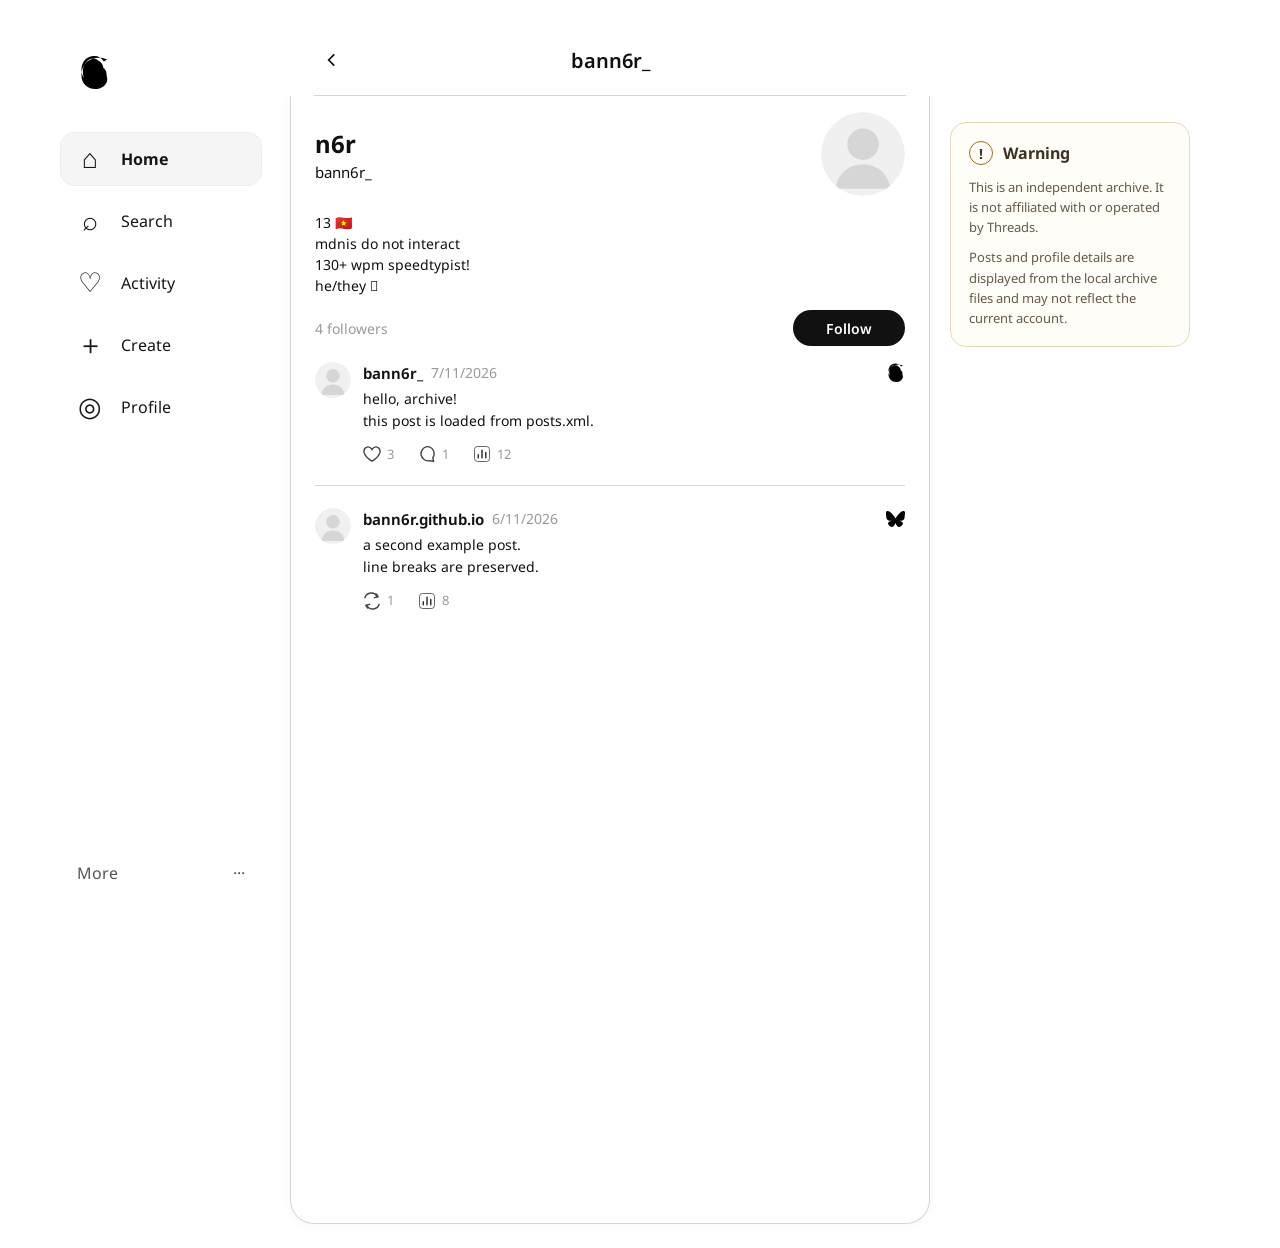
==== index.html @ f57f1a52 "Add responsive Threads archive page" ====
<!doctype html>
<html lang="en">
<head>
  <meta charset="utf-8">
  <meta name="viewport" content="width=device-width, initial-scale=1">
  <meta name="theme-color" content="#ffffff">
  <title>Threads archive</title>
  <link rel="preconnect" href="https://fonts.googleapis.com">
  <link rel="preconnect" href="https://fonts.gstatic.com" crossorigin>
  <link href="https://fonts.googleapis.com/css2?family=Noto+Sans:wght@400;500;600;650;700&display=swap" rel="stylesheet">
  <link rel="stylesheet" href="loveyall.css">
  <link rel="stylesheet" href="site.css">
  <script src="script.js" defer></script>
</head>
<body>
  <main class="replica-layout">
    <aside class="threads-sidebar" aria-label="Threads navigation">
      <a class="threads-brand" href="https://www.threads.com/" aria-label="Threads home"><img src="icons/threads.svg" alt=""></a>
      <nav class="threads-nav">
        <a class="threads-nav-item is-active" href="#archive" aria-current="page"><span class="threads-nav-icon" aria-hidden="true">⌂</span><span>Home</span></a>
        <a class="threads-nav-item" href="https://www.threads.com/search"><span class="threads-nav-icon" aria-hidden="true">⌕</span><span>Search</span></a>
        <a class="threads-nav-item" href="https://www.threads.com/activity"><span class="threads-nav-icon" aria-hidden="true">♡</span><span>Activity</span></a>
        <a class="threads-nav-item" href="https://www.threads.com/compose"><span class="threads-nav-icon" aria-hidden="true">＋</span><span>Create</span></a>
        <a class="threads-nav-item" href="#profile"><span class="threads-nav-icon" aria-hidden="true">◎</span><span>Profile</span></a>
      </nav>
      <a class="threads-more" href="https://www.threads.com/">More <span aria-hidden="true">···</span></a>
    </aside>
    <section class="profile-column" aria-label="Threads profile archive">
      <header class="column-header">
        <div class="column-header-side"><span class="header-mark" aria-hidden="true"><svg viewBox="0 0 24 24" focusable="false"><path d="M14.8 5.2 8 12l6.8 6.8"/></svg></span></div>
        <div class="column-title" id="column-title">bann6r_</div>
        <div class="column-header-side column-header-side-right" aria-hidden="true"></div>
      </header>
      <div class="column-body">
        <section class="profile-section" id="profile" aria-label="Profile">
          <div class="profile-top-row">
            <div class="profile-identity"><h1 class="profile-displayname" id="profile-displayname">n6r</h1><p class="profile-username" id="profile-username">bann6r_</p></div>
            <img class="profile-avatar" id="profile-avatar" src="pfp/avatar-placeholder.svg" alt="Profile picture">
          </div>
          <p class="profile-bio" id="profile-bio">Loading profile…</p>
          <div class="profile-footer"><span class="profile-followers" id="profile-followers">4 followers</span><a class="profile-follow-button" id="profile-follow-button" href="#" target="_blank" rel="noopener noreferrer">Follow</a></div>
        </section>
        <section class="archive-region" aria-label="Posts"><div id="archive" aria-live="polite"><p class="archive-loading">Loading posts…</p></div></section>
      </div>
    </section>
    <aside class="warning-sidebar" aria-label="Archive notice">
      <section class="warning-card">
        <div class="warning-card-heading"><span class="warning-symbol" aria-hidden="true">!</span><h2>Warning</h2></div>
        <p>This is an independent archive. It is not affiliated with or operated by Threads.</p>
        <p>Posts and profile details are displayed from the local archive files and may not reflect the current account.</p>
      </section>
    </aside>
  </main>
</body>
</html>
---- loveyall.css ----
*{box-sizing:border-box}.post{width:100%;max-width:590px;margin:0 auto;background:#fff}.post-header{display:flex;align-items:flex-start;gap:12px}.avatar{width:36px;height:36px;flex:0 0 36px;object-fit:cover;border-radius:50%}.header-content{flex:1;min-width:0}.header-row{display:flex;align-items:center;flex-wrap:wrap;gap:8px;min-height:21px}.username{font-size:15px;font-weight:650}.date{color:#999;font-size:14px}.platform{display:flex;align-items:center;margin-left:auto}.platform img,.threads-icon{display:block;width:19px;height:19px;flex-shrink:0;object-fit:contain}.post-content{margin:-10px 0 0 48px}.post-text{margin:0;font-size:14px;line-height:1.55;white-space:pre-line;overflow-wrap:anywhere}.actions{display:flex;align-items:center;gap:24px;margin-top:14px}.action{display:inline-flex;align-items:center;justify-content:center;gap:6px;color:#333}.action-count{color:#999;font-size:13px;line-height:1}.action img{width:18px;height:18px;object-fit:contain}.post-divider{width:100%;max-width:590px;margin:20px auto;border:0;border-top:1px solid #eee}.quote{margin:12px 0 0 48px;padding:12px;border:1px solid #ddd;border-radius:12px}.quote .post-content{margin:8px 0 0}.post-media{display:grid;gap:6px;margin-top:12px}.post-media img{width:100%;max-height:520px;object-fit:cover;border-radius:12px}.post-media video{width:100%;border-radius:12px}.archive-message{padding:24px;color:#777;text-align:center}
---- site.css ----
*{box-sizing:border-box}body{margin:0;padding:24px 16px;background:#fff;color:#101010;font:14px 'Noto Sans',sans-serif;-webkit-font-smoothing:antialiased}.replica-layout{display:grid;grid-template-columns:210px minmax(0,640px) 240px;gap:20px;align-items:start;width:min(1200px,100%);min-height:100vh;margin:auto;padding:0 20px}.threads-sidebar{position:sticky;top:0;display:flex;flex-direction:column;min-height:100vh;padding:22px 8px 24px 0}.threads-brand{display:grid;width:52px;height:52px;margin:0 0 34px 8px;place-items:center}.threads-brand img{width:34px;height:34px}.threads-nav{display:flex;flex-direction:column;gap:8px}.threads-nav-item,.threads-more{display:flex;align-items:center;gap:18px;min-height:54px;padding:0 16px;border:1px solid transparent;border-radius:14px;color:#171717;font-size:16px;text-decoration:none}.threads-nav-item:hover,.threads-more:hover,.threads-nav-item.is-active{background:#f5f5f5}.threads-nav-item.is-active{border-color:#ededed;font-weight:700}.threads-nav-icon{width:26px;text-align:center;font:27px Arial}.threads-more{justify-content:space-between;margin-top:auto;color:#555}.profile-column{display:flex;flex-direction:column;width:100%;min-width:0;min-height:1200px;background:#fff}.column-header{position:sticky;top:0;z-index:5;display:grid;grid-template-columns:48px 1fr 48px;align-items:center;height:72px;padding:0 24px;background:#fff}.column-header:after{position:absolute;right:24px;bottom:0;left:24px;height:1px;background:#d5d5d5;content:""}.header-mark{display:grid;width:36px;height:36px;place-items:center}.header-mark svg{width:20px;height:20px;fill:none;stroke:currentColor;stroke-width:2}.column-title{text-align:center;font-size:20px;font-weight:600;overflow:hidden;text-overflow:ellipsis;white-space:nowrap}.column-body{flex:1;border:1px solid #d5d5d5;border-top:0;border-radius:0 0 24px 24px;box-shadow:0 0 12px #0000000a}.profile-section{display:flex;flex-direction:column;gap:12px;padding:16px 24px 10px}.profile-top-row{display:flex;align-items:center;justify-content:space-between;gap:16px}.profile-identity{min-width:0}.profile-displayname{margin:0 0 2px;font-size:24px;font-weight:700;overflow-wrap:anywhere}.profile-username{margin:0;font-size:15px}.profile-avatar{width:84px;height:84px;border-radius:50%;object-fit:cover}.profile-bio{margin:0;padding-top:4px;line-height:1.5;white-space:pre-line;overflow-wrap:anywhere}.profile-footer{display:flex;align-items:center;justify-content:space-between;gap:16px;min-height:40px}.profile-followers{color:#999}.profile-follow-button{display:inline-flex;align-items:center;justify-content:center;min-width:112px;min-height:36px;padding:0 20px;border-radius:999px;background:#111;color:white;font-weight:600;text-decoration:none}.archive-region{padding:4px 24px 18px}.post-divider{display:block;width:100%;margin:22px 0;border:0;border-top:1px solid #d8d8d8}.archive-loading,.archive-message{text-align:center;color:#777}.warning-sidebar{position:sticky;top:28px;padding-top:94px}.warning-card{padding:18px;border:1px solid #e6d9b9;border-radius:16px;background:#fffdf7;color:#3b3425}.warning-card-heading{display:flex;align-items:center;gap:10px;margin-bottom:12px}.warning-symbol{display:grid;width:24px;height:24px;place-items:center;border:1.5px solid #9a6c1f;border-radius:50%;font-weight:700}.warning-card h2{margin:0;font-size:16px}.warning-card p{margin:0;color:#655b49;font-size:13px;line-height:1.55}.warning-card p+p{margin-top:10px}@media(max-width:1100px){.replica-layout{grid-template-columns:180px minmax(0,640px);width:min(880px,100%)}.warning-sidebar{display:none}}@media(max-width:760px){body{padding:0}.replica-layout{display:block;width:100%;padding:0}.threads-sidebar,.warning-sidebar{display:none}.profile-column{min-height:100vh}.column-body{border-radius:0}.profile-section{padding-right:18px;padding-left:18px}.archive-region{padding-right:18px;padding-left:18px}}
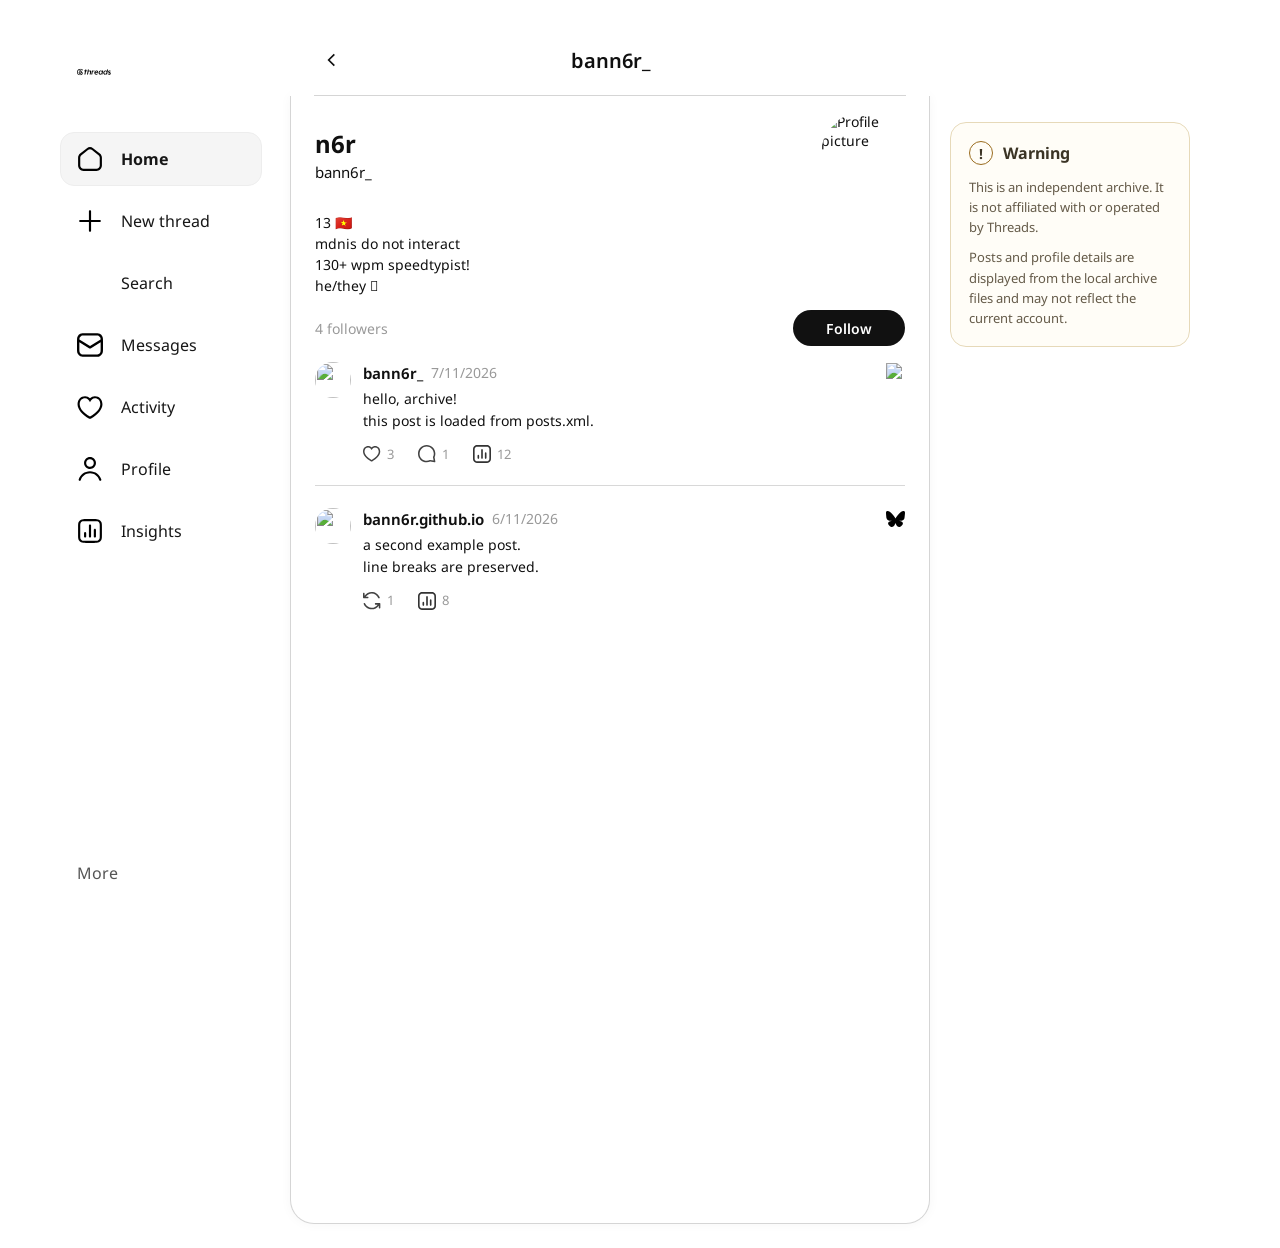
==== commit f63aa6a3: "Replace sidebar placeholders with supplied SVG icons" ====
--- a/index.html
+++ b/index.html
@@ -15,15 +15,17 @@
 <body>
   <main class="replica-layout">
     <aside class="threads-sidebar" aria-label="Threads navigation">
-      <a class="threads-brand" href="https://www.threads.com/" aria-label="Threads home"><img src="icons/threads.svg" alt=""></a>
+      <a class="threads-brand" href="https://www.threads.com/" aria-label="Threads home"><img src="icons/threads_sidebar.svg" alt=""></a>
       <nav class="threads-nav">
-        <a class="threads-nav-item is-active" href="#archive" aria-current="page"><span class="threads-nav-icon" aria-hidden="true">⌂</span><span>Home</span></a>
-        <a class="threads-nav-item" href="https://www.threads.com/search"><span class="threads-nav-icon" aria-hidden="true">⌕</span><span>Search</span></a>
-        <a class="threads-nav-item" href="https://www.threads.com/activity"><span class="threads-nav-icon" aria-hidden="true">♡</span><span>Activity</span></a>
-        <a class="threads-nav-item" href="https://www.threads.com/compose"><span class="threads-nav-icon" aria-hidden="true">＋</span><span>Create</span></a>
-        <a class="threads-nav-item" href="#profile"><span class="threads-nav-icon" aria-hidden="true">◎</span><span>Profile</span></a>
+        <a class="threads-nav-item is-active" href="#archive" aria-current="page"><img class="threads-nav-icon" src="icons/home.svg" alt=""><span>Home</span></a>
+        <a class="threads-nav-item" href="https://www.threads.com/compose"><img class="threads-nav-icon" src="icons/new_thread.svg" alt=""><span>New thread</span></a>
+        <a class="threads-nav-item" href="https://www.threads.com/search"><span class="threads-nav-icon threads-nav-icon-empty" aria-hidden="true"></span><span>Search</span></a>
+        <a class="threads-nav-item" href="https://www.threads.com/direct/inbox"><img class="threads-nav-icon" src="icons/messages.svg" alt=""><span>Messages</span></a>
+        <a class="threads-nav-item" href="https://www.threads.com/activity"><img class="threads-nav-icon" src="icons/activity.svg" alt=""><span>Activity</span></a>
+        <a class="threads-nav-item" href="#profile"><img class="threads-nav-icon" src="icons/profile.svg" alt=""><span>Profile</span></a>
+        <a class="threads-nav-item" href="https://www.threads.com/insights"><img class="threads-nav-icon" src="icons/insights.svg" alt=""><span>Insights</span></a>
       </nav>
-      <a class="threads-more" href="https://www.threads.com/">More <span aria-hidden="true">···</span></a>
+      <a class="threads-more" href="https://www.threads.com/">More</a>
     </aside>
     <section class="profile-column" aria-label="Threads profile archive">
       <header class="column-header">
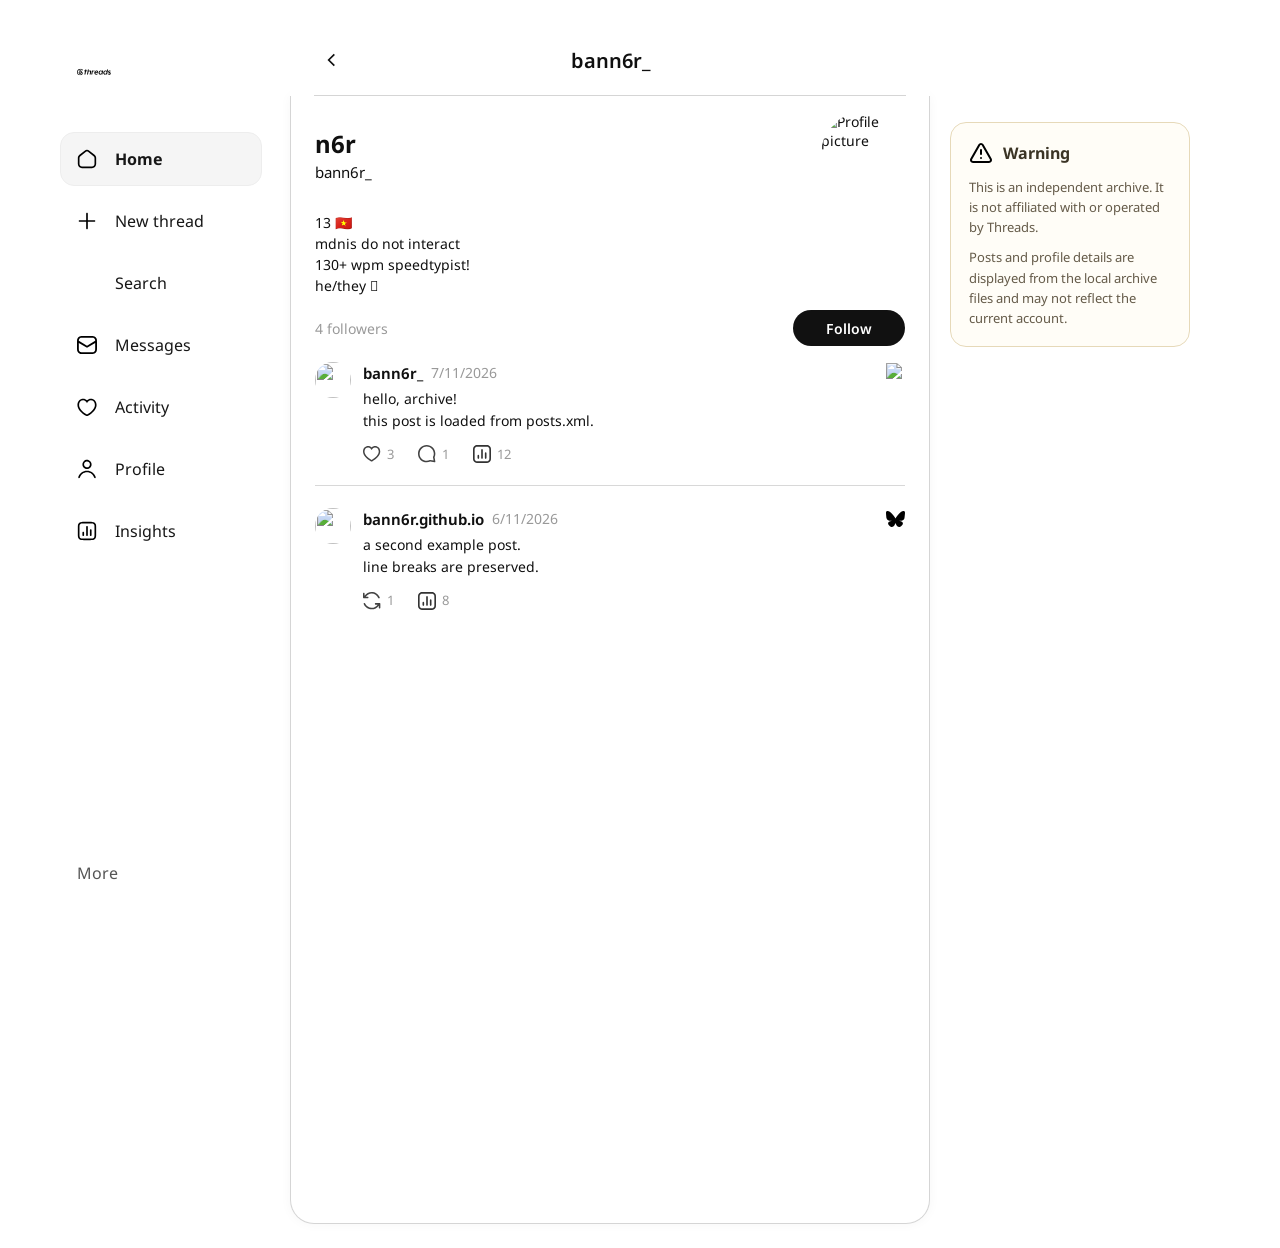
==== commit 5a34092a: "Use supplied warning SVG in archive notice" ====
--- a/index.html
+++ b/index.html
@@ -47,7 +47,7 @@
     </section>
     <aside class="warning-sidebar" aria-label="Archive notice">
       <section class="warning-card">
-        <div class="warning-card-heading"><span class="warning-symbol" aria-hidden="true">!</span><h2>Warning</h2></div>
+        <div class="warning-card-heading"><img class="warning-icon" src="icons/warning.svg" alt="" aria-hidden="true"><h2>Warning</h2></div>
         <p>This is an independent archive. It is not affiliated with or operated by Threads.</p>
         <p>Posts and profile details are displayed from the local archive files and may not reflect the current account.</p>
       </section>
--- a/site.css
+++ b/site.css
@@ -1 +1 @@
-*{box-sizing:border-box}body{margin:0;padding:24px 16px;background:#fff;color:#101010;font:14px 'Noto Sans',sans-serif;-webkit-font-smoothing:antialiased}.replica-layout{display:grid;grid-template-columns:210px minmax(0,640px) 240px;gap:20px;align-items:start;width:min(1200px,100%);min-height:100vh;margin:auto;padding:0 20px}.threads-sidebar{position:sticky;top:0;display:flex;flex-direction:column;min-height:100vh;padding:22px 8px 24px 0}.threads-brand{display:grid;width:52px;height:52px;margin:0 0 34px 8px;place-items:center}.threads-brand img{width:34px;height:34px}.threads-nav{display:flex;flex-direction:column;gap:8px}.threads-nav-item,.threads-more{display:flex;align-items:center;gap:18px;min-height:54px;padding:0 16px;border:1px solid transparent;border-radius:14px;color:#171717;font-size:16px;text-decoration:none}.threads-nav-item:hover,.threads-more:hover,.threads-nav-item.is-active{background:#f5f5f5}.threads-nav-item.is-active{border-color:#ededed;font-weight:700}.threads-nav-icon{width:26px;text-align:center;font:27px Arial}.threads-more{justify-content:space-between;margin-top:auto;color:#555}.profile-column{display:flex;flex-direction:column;width:100%;min-width:0;min-height:1200px;background:#fff}.column-header{position:sticky;top:0;z-index:5;display:grid;grid-template-columns:48px 1fr 48px;align-items:center;height:72px;padding:0 24px;background:#fff}.column-header:after{position:absolute;right:24px;bottom:0;left:24px;height:1px;background:#d5d5d5;content:""}.header-mark{display:grid;width:36px;height:36px;place-items:center}.header-mark svg{width:20px;height:20px;fill:none;stroke:currentColor;stroke-width:2}.column-title{text-align:center;font-size:20px;font-weight:600;overflow:hidden;text-overflow:ellipsis;white-space:nowrap}.column-body{flex:1;border:1px solid #d5d5d5;border-top:0;border-radius:0 0 24px 24px;box-shadow:0 0 12px #0000000a}.profile-section{display:flex;flex-direction:column;gap:12px;padding:16px 24px 10px}.profile-top-row{display:flex;align-items:center;justify-content:space-between;gap:16px}.profile-identity{min-width:0}.profile-displayname{margin:0 0 2px;font-size:24px;font-weight:700;overflow-wrap:anywhere}.profile-username{margin:0;font-size:15px}.profile-avatar{width:84px;height:84px;border-radius:50%;object-fit:cover}.profile-bio{margin:0;padding-top:4px;line-height:1.5;white-space:pre-line;overflow-wrap:anywhere}.profile-footer{display:flex;align-items:center;justify-content:space-between;gap:16px;min-height:40px}.profile-followers{color:#999}.profile-follow-button{display:inline-flex;align-items:center;justify-content:center;min-width:112px;min-height:36px;padding:0 20px;border-radius:999px;background:#111;color:white;font-weight:600;text-decoration:none}.archive-region{padding:4px 24px 18px}.post-divider{display:block;width:100%;margin:22px 0;border:0;border-top:1px solid #d8d8d8}.archive-loading,.archive-message{text-align:center;color:#777}.warning-sidebar{position:sticky;top:28px;padding-top:94px}.warning-card{padding:18px;border:1px solid #e6d9b9;border-radius:16px;background:#fffdf7;color:#3b3425}.warning-card-heading{display:flex;align-items:center;gap:10px;margin-bottom:12px}.warning-symbol{display:grid;width:24px;height:24px;place-items:center;border:1.5px solid #9a6c1f;border-radius:50%;font-weight:700}.warning-card h2{margin:0;font-size:16px}.warning-card p{margin:0;color:#655b49;font-size:13px;line-height:1.55}.warning-card p+p{margin-top:10px}@media(max-width:1100px){.replica-layout{grid-template-columns:180px minmax(0,640px);width:min(880px,100%)}.warning-sidebar{display:none}}@media(max-width:760px){body{padding:0}.replica-layout{display:block;width:100%;padding:0}.threads-sidebar,.warning-sidebar{display:none}.profile-column{min-height:100vh}.column-body{border-radius:0}.profile-section{padding-right:18px;padding-left:18px}.archive-region{padding-right:18px;padding-left:18px}}+*{box-sizing:border-box}body{margin:0;padding:24px 16px;background:#fff;color:#101010;font:14px 'Noto Sans',sans-serif;-webkit-font-smoothing:antialiased}.replica-layout{display:grid;grid-template-columns:210px minmax(0,640px) 240px;gap:20px;align-items:start;width:min(1200px,100%);min-height:100vh;margin:auto;padding:0 20px}.threads-sidebar{position:sticky;top:0;display:flex;flex-direction:column;min-height:100vh;padding:22px 8px 24px 0}.threads-brand{display:grid;width:52px;height:52px;margin:0 0 34px 8px;place-items:center}.threads-brand img{width:34px;height:34px}.threads-nav{display:flex;flex-direction:column;gap:8px}.threads-nav-item,.threads-more{display:flex;align-items:center;gap:18px;min-height:54px;padding:0 16px;border:1px solid transparent;border-radius:14px;color:#171717;font-size:16px;text-decoration:none}.threads-nav-item:hover,.threads-more:hover,.threads-nav-item.is-active{background:#f5f5f5}.threads-nav-item.is-active{border-color:#ededed;font-weight:700}.threads-nav-icon{display:block;width:20px;height:20px;flex:0 0 20px;object-fit:contain}.threads-nav-icon-empty{visibility:hidden}.threads-more{justify-content:space-between;margin-top:auto;color:#555}.profile-column{display:flex;flex-direction:column;width:100%;min-width:0;min-height:1200px;background:#fff}.column-header{position:sticky;top:0;z-index:5;display:grid;grid-template-columns:48px 1fr 48px;align-items:center;height:72px;padding:0 24px;background:#fff}.column-header:after{position:absolute;right:24px;bottom:0;left:24px;height:1px;background:#d5d5d5;content:""}.header-mark{display:grid;width:36px;height:36px;place-items:center}.header-mark svg{width:20px;height:20px;fill:none;stroke:currentColor;stroke-width:2}.column-title{text-align:center;font-size:20px;font-weight:600;overflow:hidden;text-overflow:ellipsis;white-space:nowrap}.column-body{flex:1;border:1px solid #d5d5d5;border-top:0;border-radius:0 0 24px 24px;box-shadow:0 0 12px #0000000a}.profile-section{display:flex;flex-direction:column;gap:12px;padding:16px 24px 10px}.profile-top-row{display:flex;align-items:center;justify-content:space-between;gap:16px}.profile-identity{min-width:0}.profile-displayname{margin:0 0 2px;font-size:24px;font-weight:700;overflow-wrap:anywhere}.profile-username{margin:0;font-size:15px}.profile-avatar{width:84px;height:84px;border-radius:50%;object-fit:cover}.profile-bio{margin:0;padding-top:4px;line-height:1.5;white-space:pre-line;overflow-wrap:anywhere}.profile-footer{display:flex;align-items:center;justify-content:space-between;gap:16px;min-height:40px}.profile-followers{color:#999}.profile-follow-button{display:inline-flex;align-items:center;justify-content:center;min-width:112px;min-height:36px;padding:0 20px;border-radius:999px;background:#111;color:white;font-weight:600;text-decoration:none}.archive-region{padding:4px 24px 18px}.post-divider{display:block;width:100%;margin:22px 0;border:0;border-top:1px solid #d8d8d8}.archive-loading,.archive-message{text-align:center;color:#777}.warning-sidebar{position:sticky;top:28px;padding-top:94px}.warning-card{padding:18px;border:1px solid #e6d9b9;border-radius:16px;background:#fffdf7;color:#3b3425}.warning-card-heading{display:flex;align-items:center;gap:10px;margin-bottom:12px}.warning-symbol{display:grid;width:24px;height:24px;place-items:center;border:1.5px solid #9a6c1f;border-radius:50%;font-weight:700}.warning-card h2{margin:0;font-size:16px}.warning-card p{margin:0;color:#655b49;font-size:13px;line-height:1.55}.warning-card p+p{margin-top:10px}@media(max-width:1100px){.replica-layout{grid-template-columns:180px minmax(0,640px);width:min(880px,100%)}.warning-sidebar{display:none}}@media(max-width:760px){body{padding:0}.replica-layout{display:block;width:100%;padding:0}.threads-sidebar,.warning-sidebar{display:none}.profile-column{min-height:100vh}.column-body{border-radius:0}.profile-section{padding-right:18px;padding-left:18px}.archive-region{padding-right:18px;padding-left:18px}}
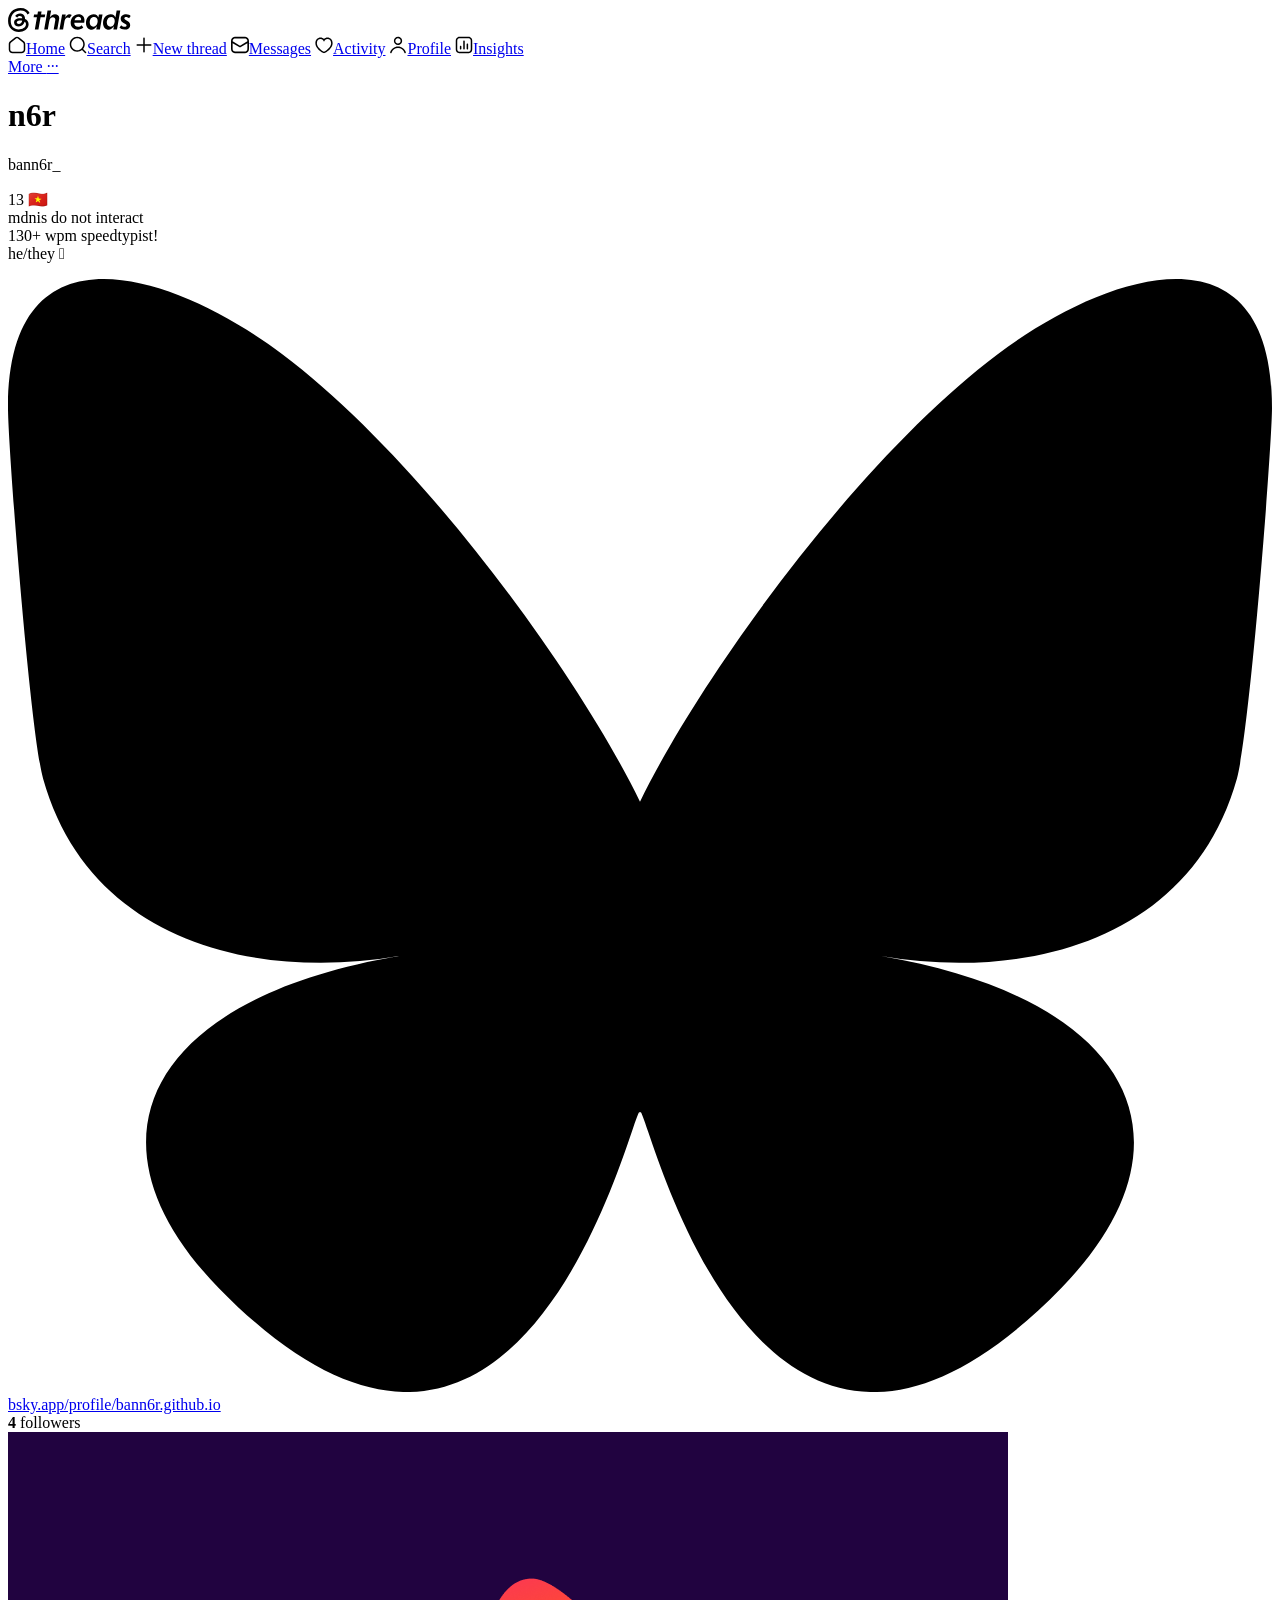
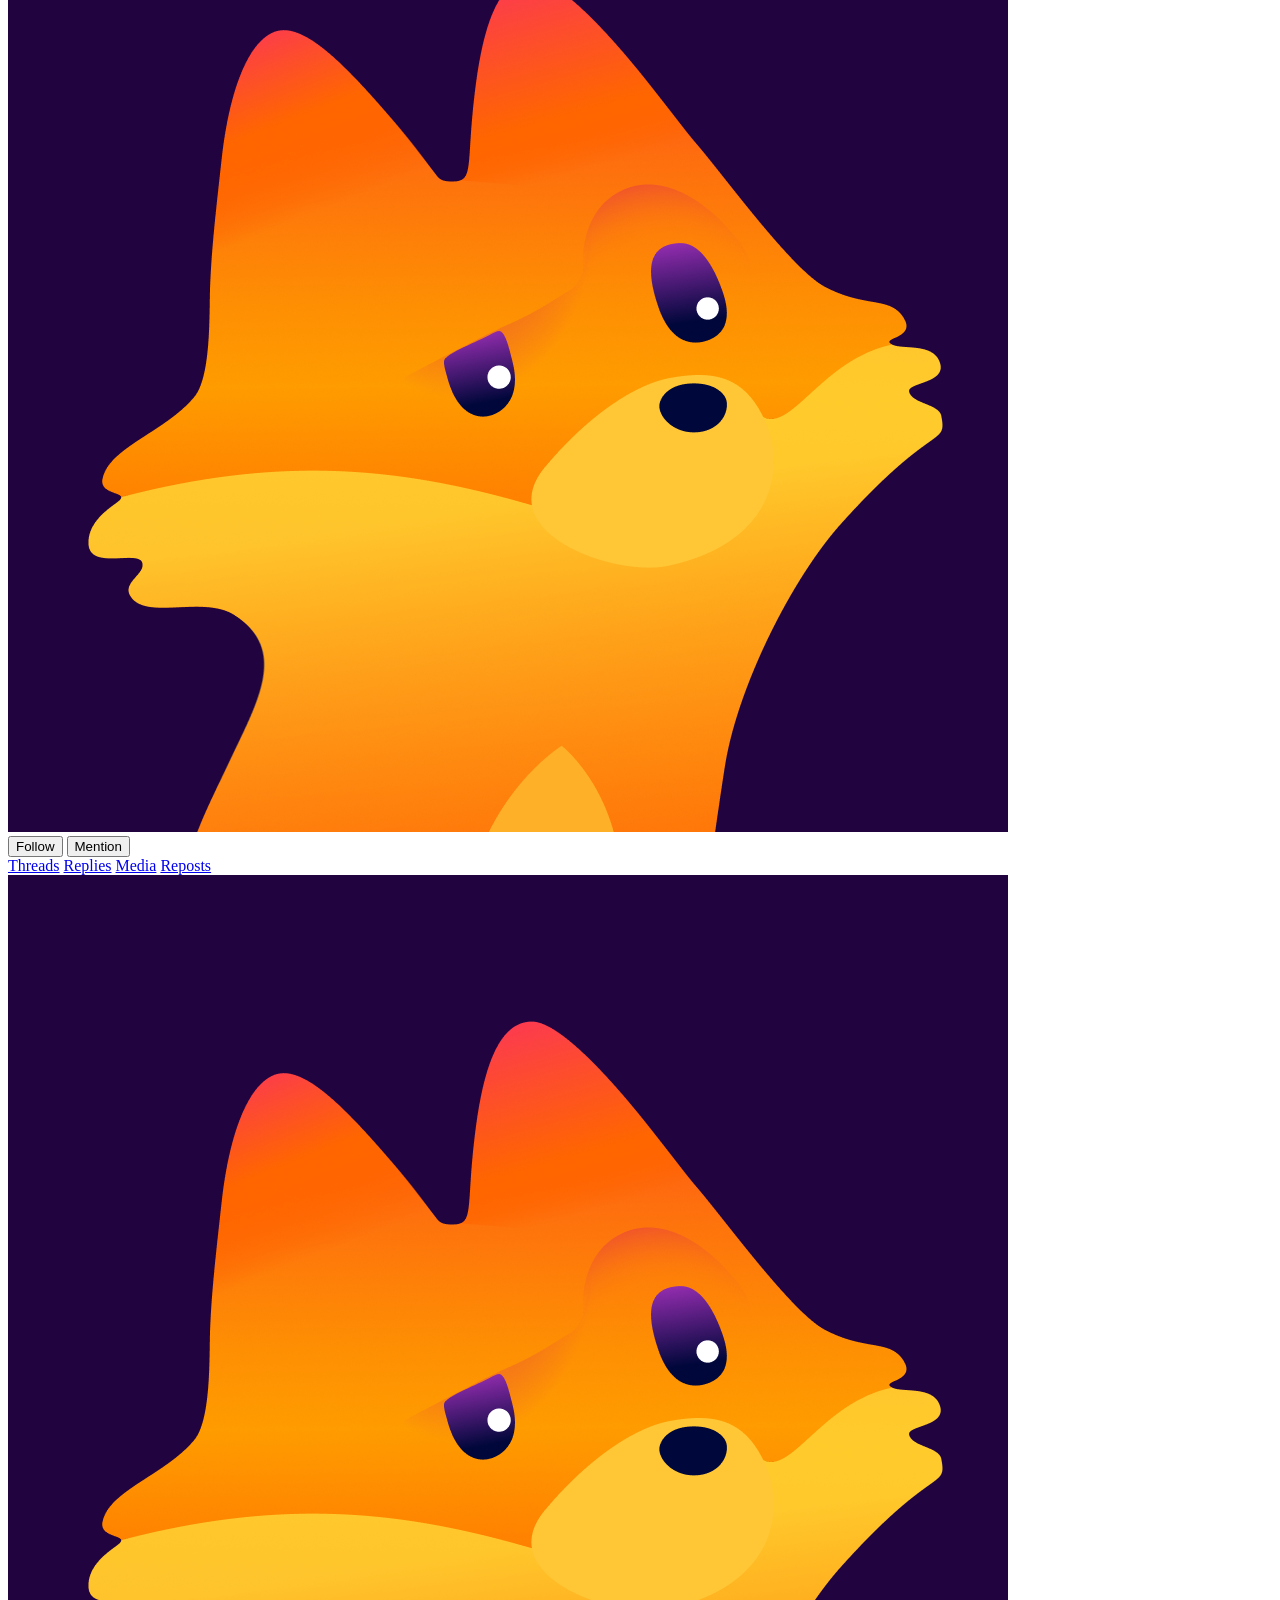
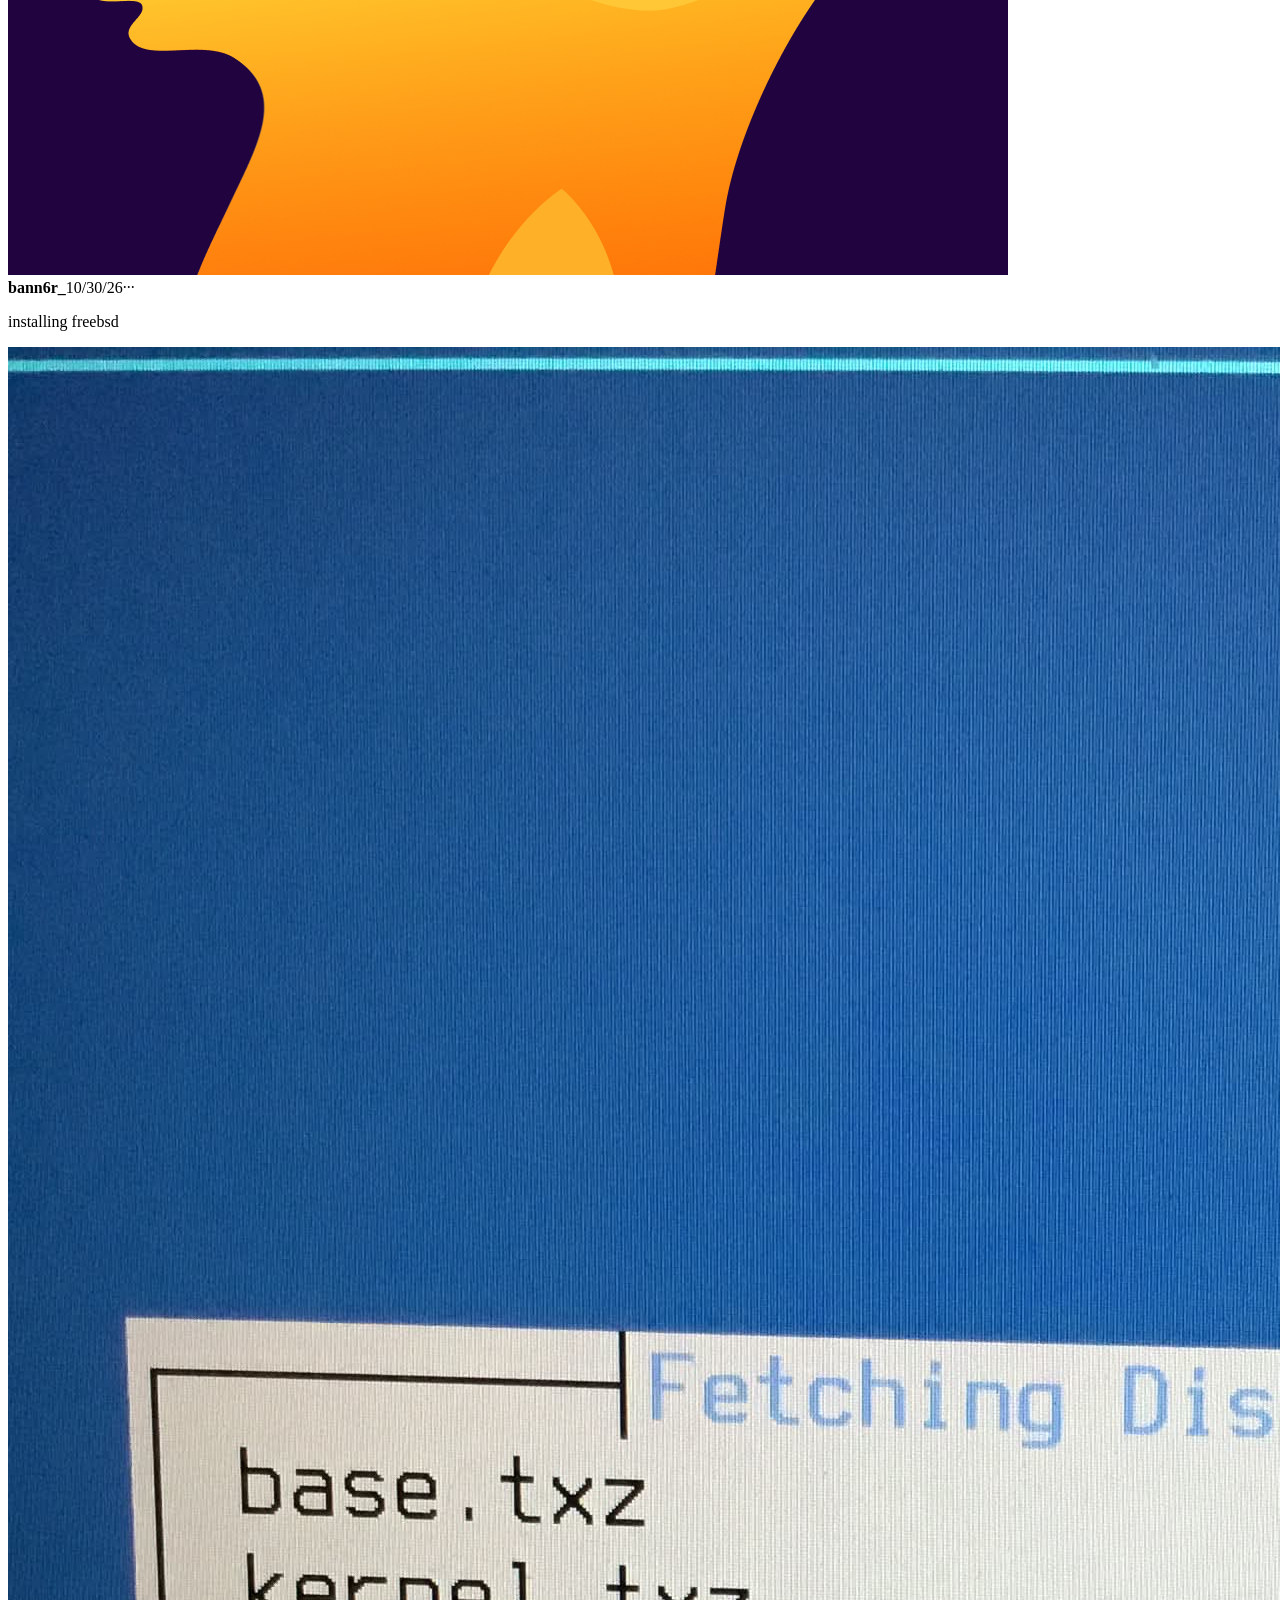
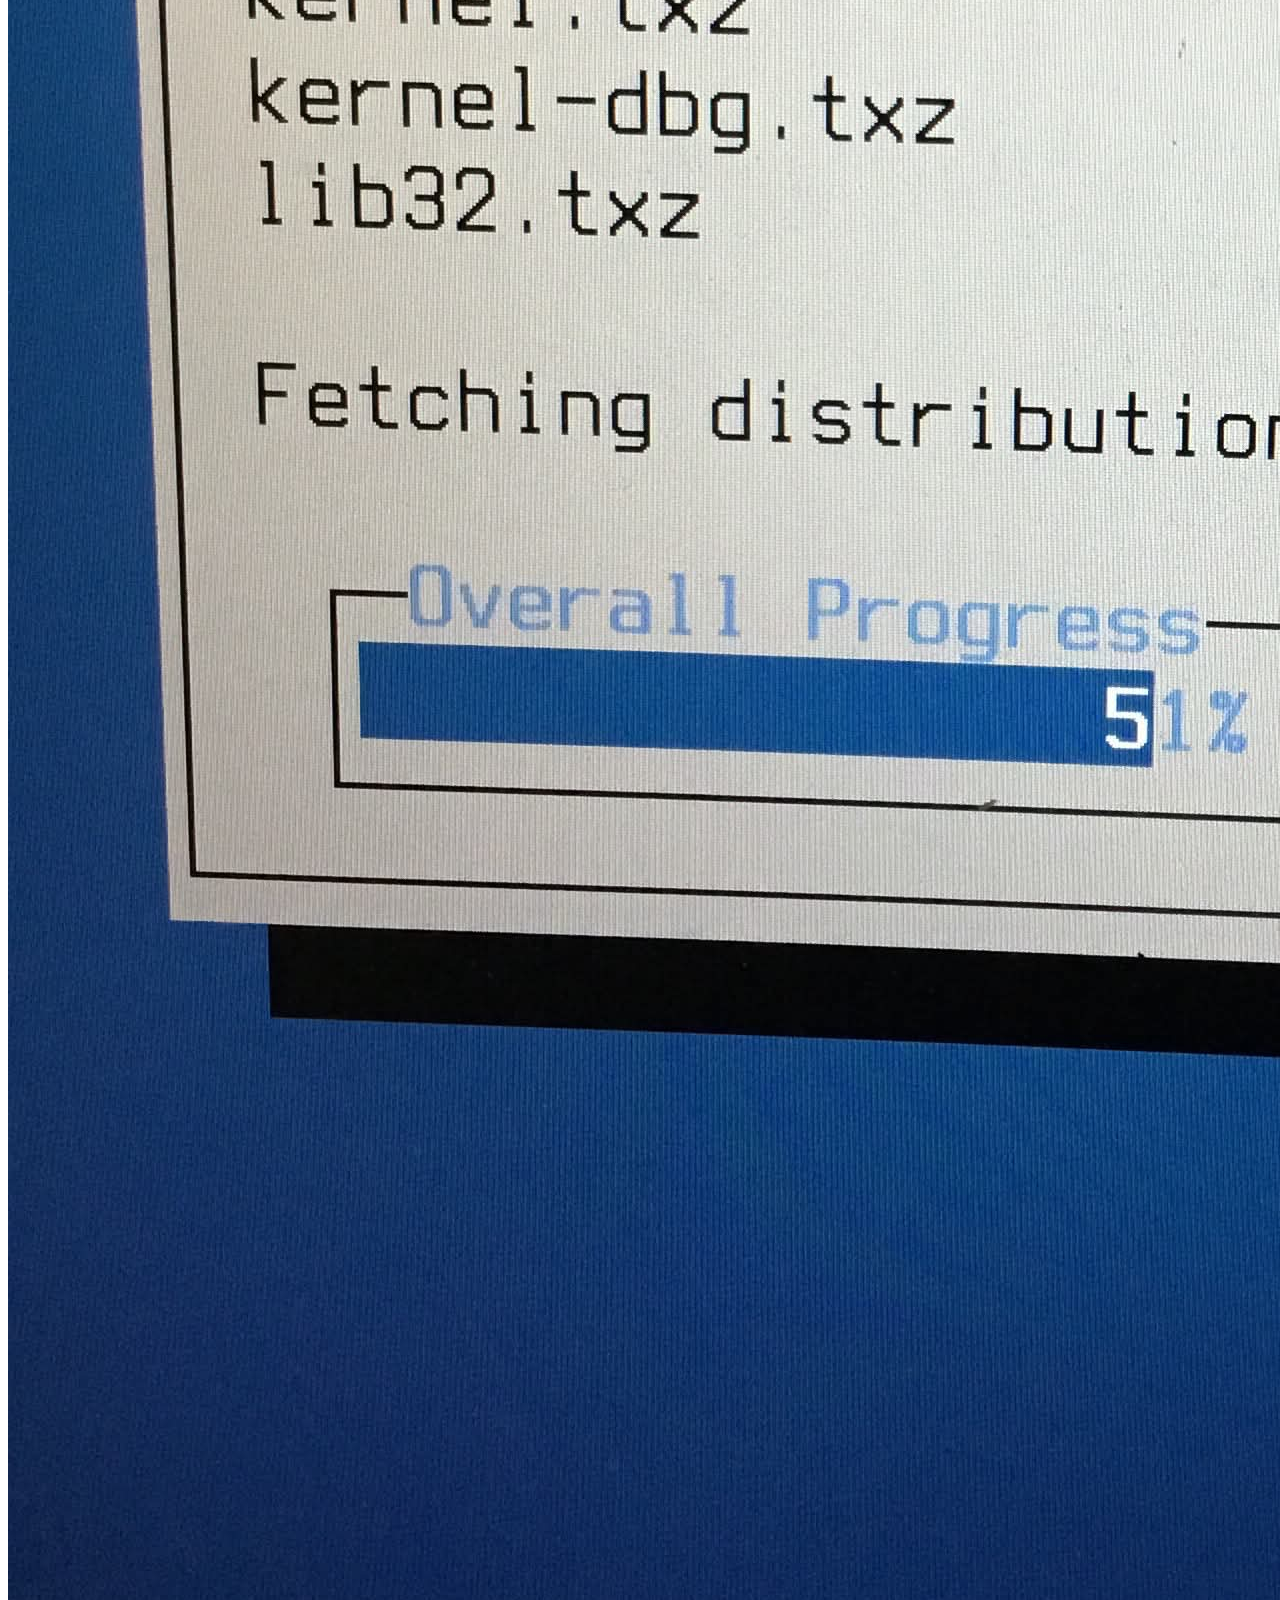
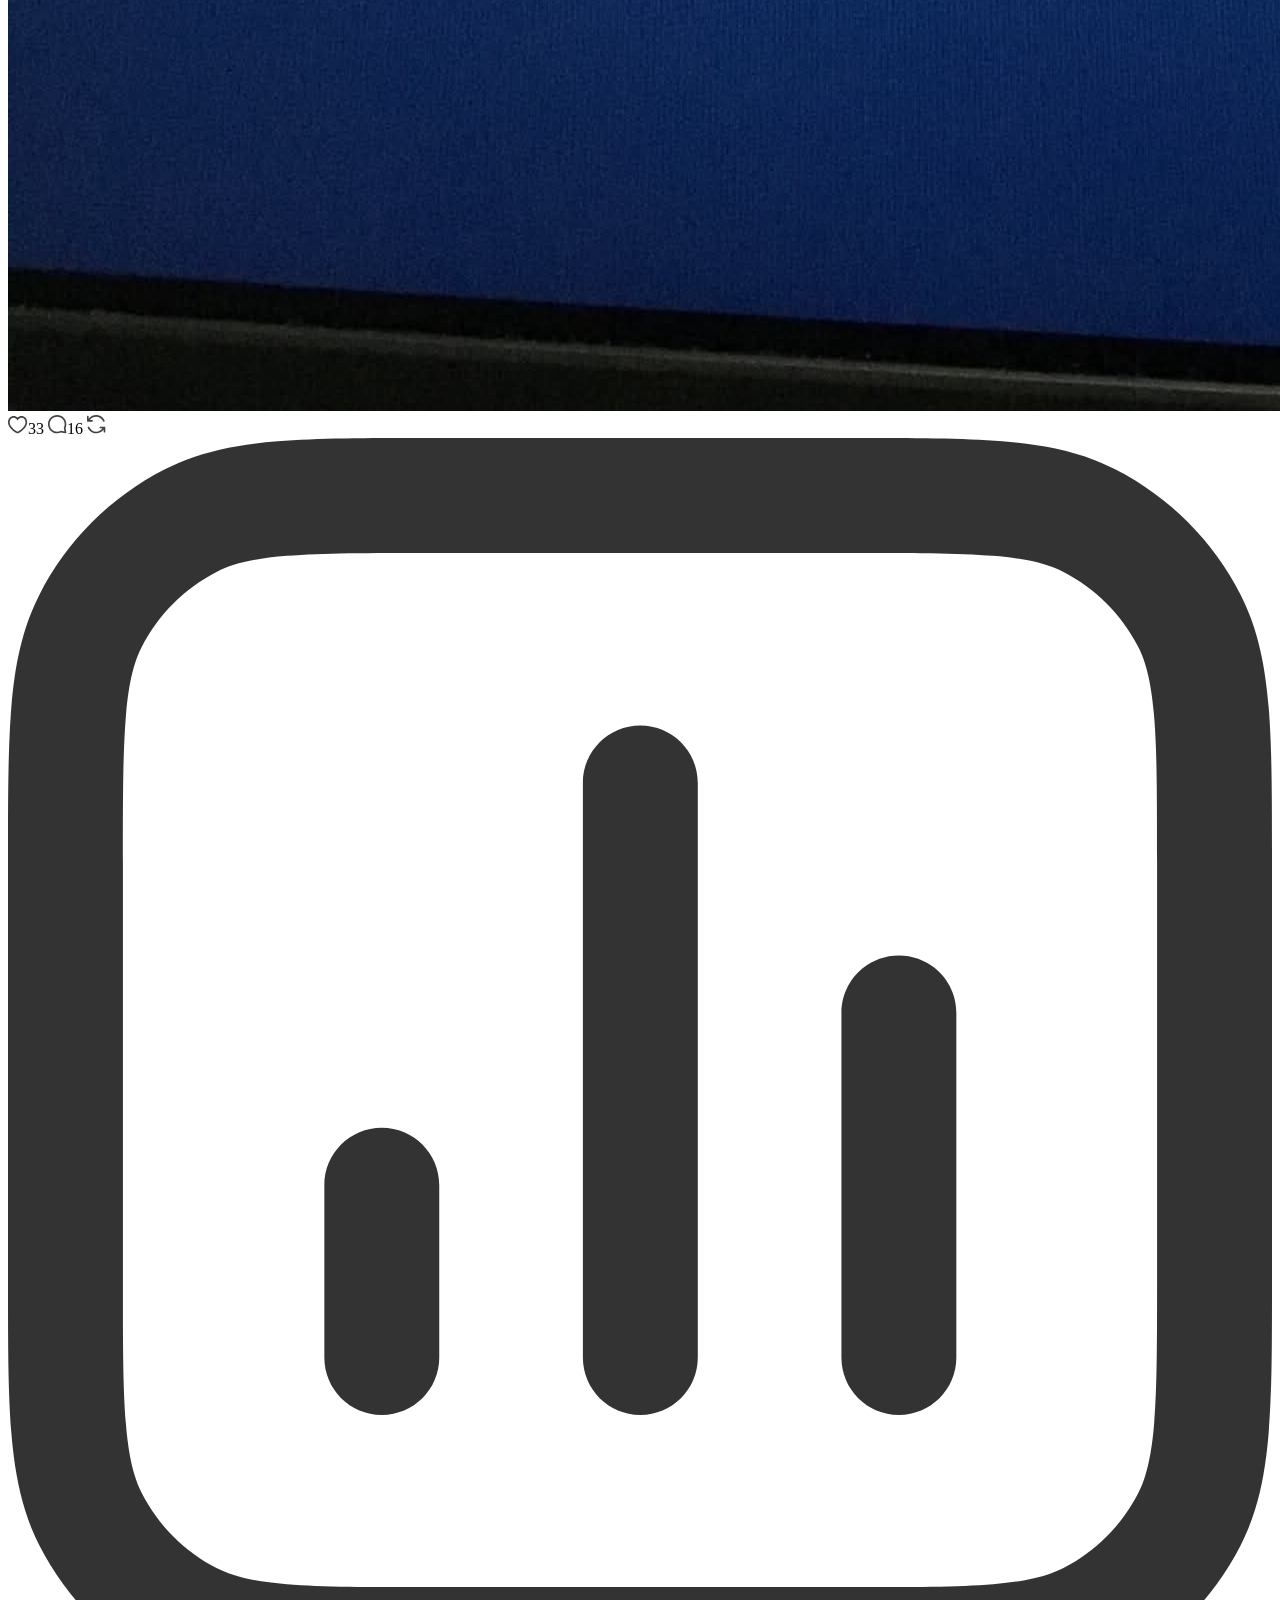
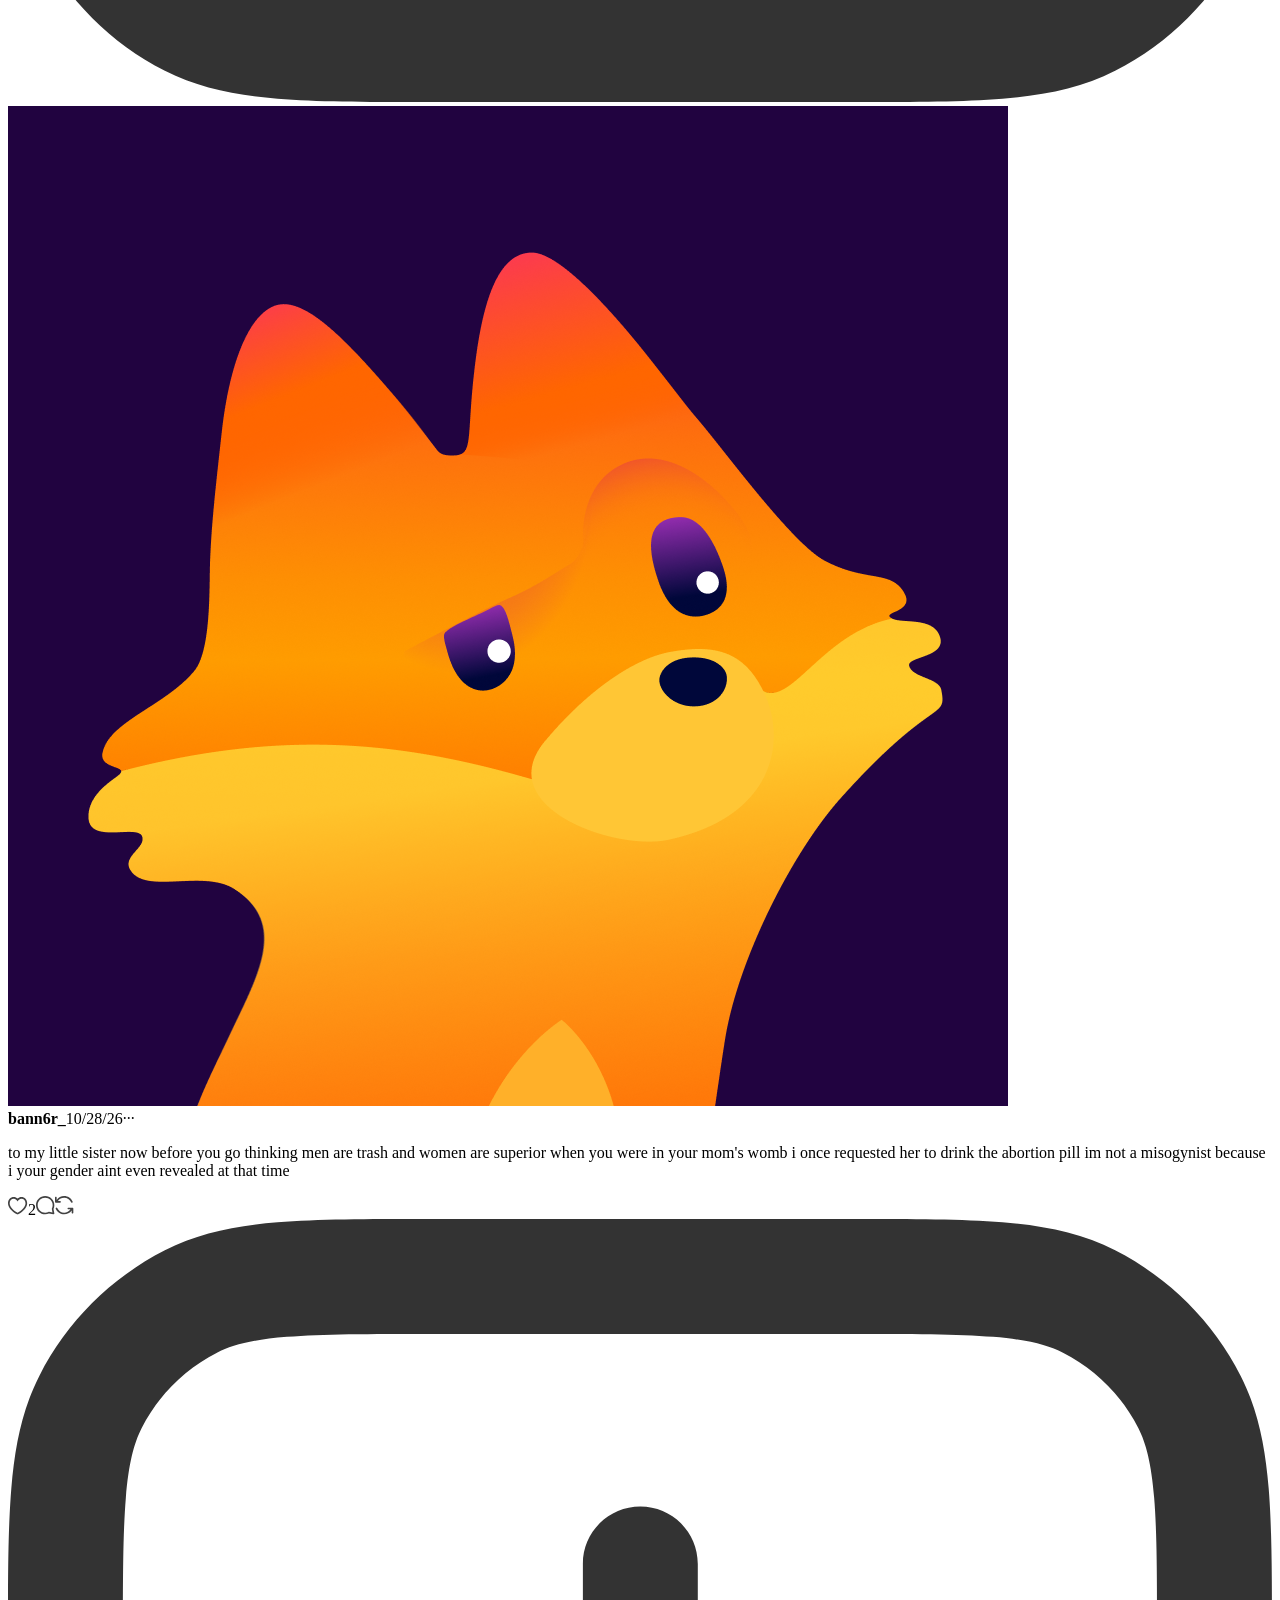
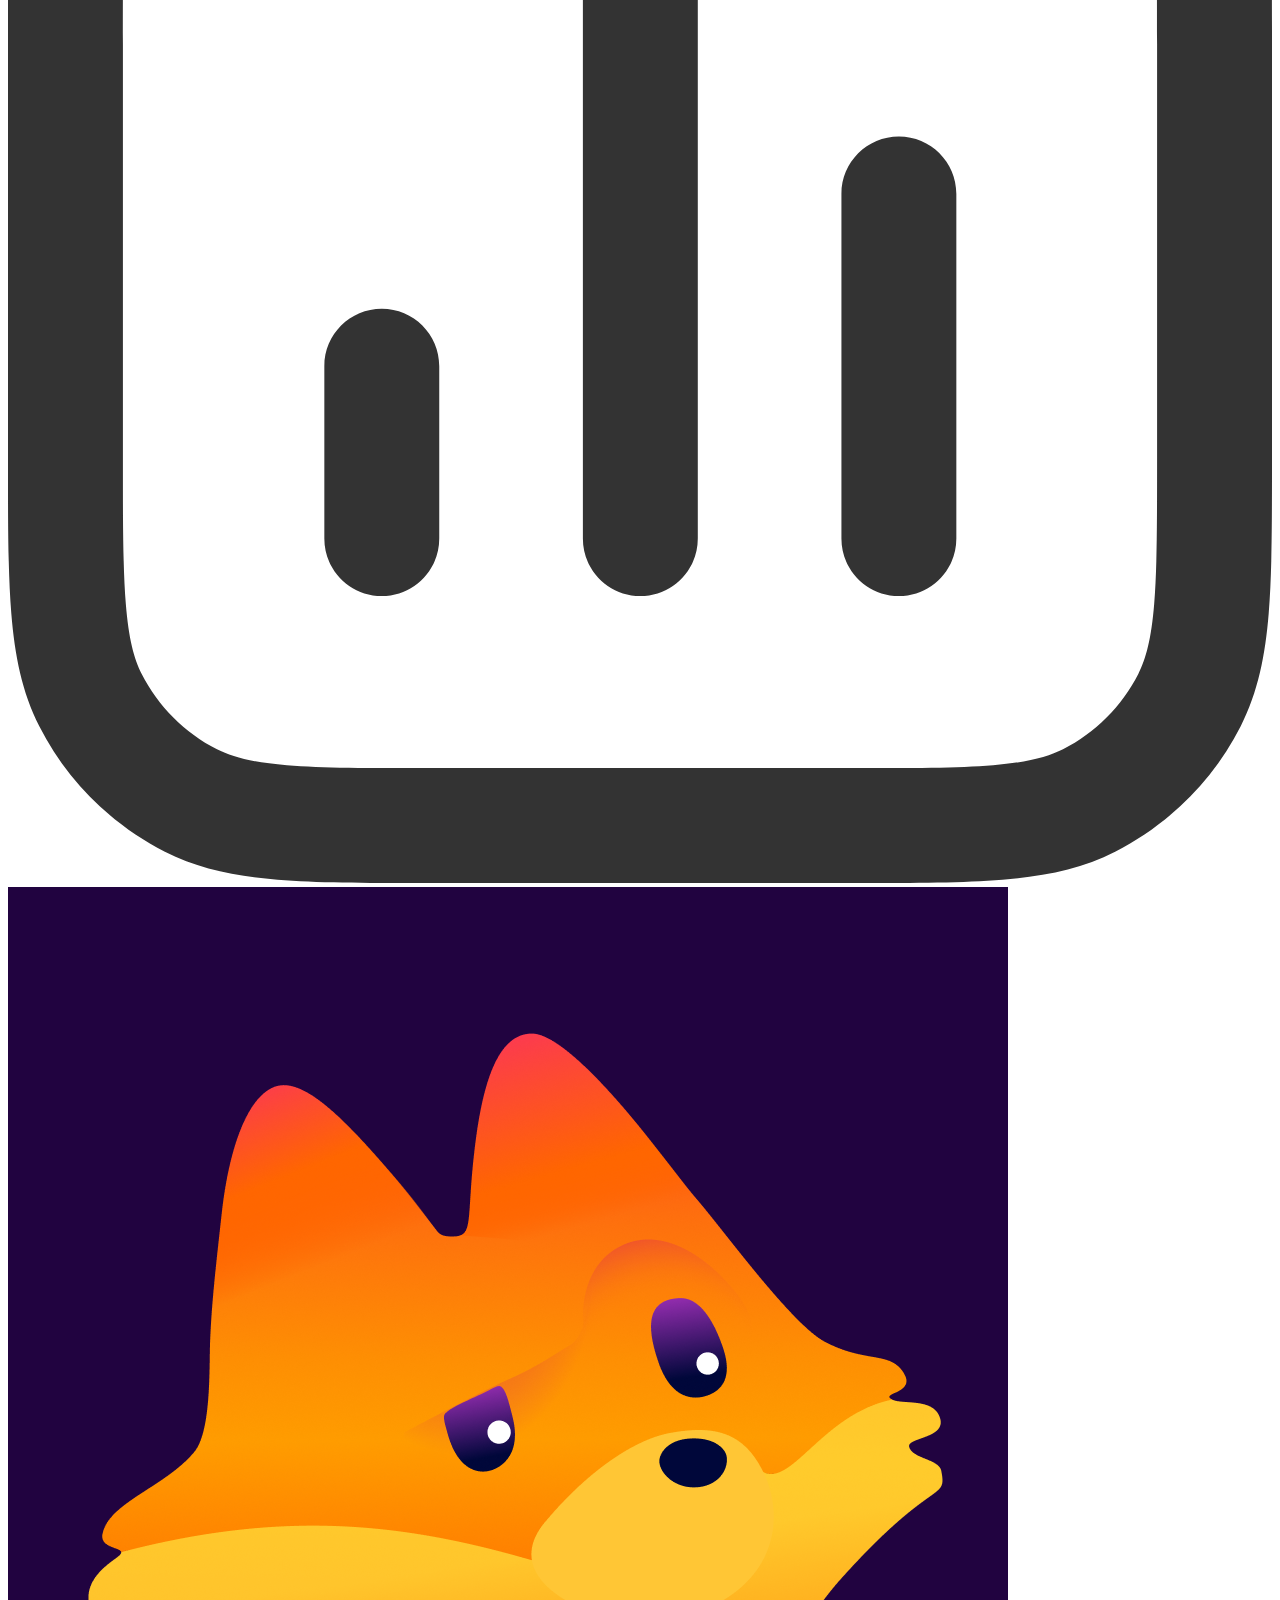
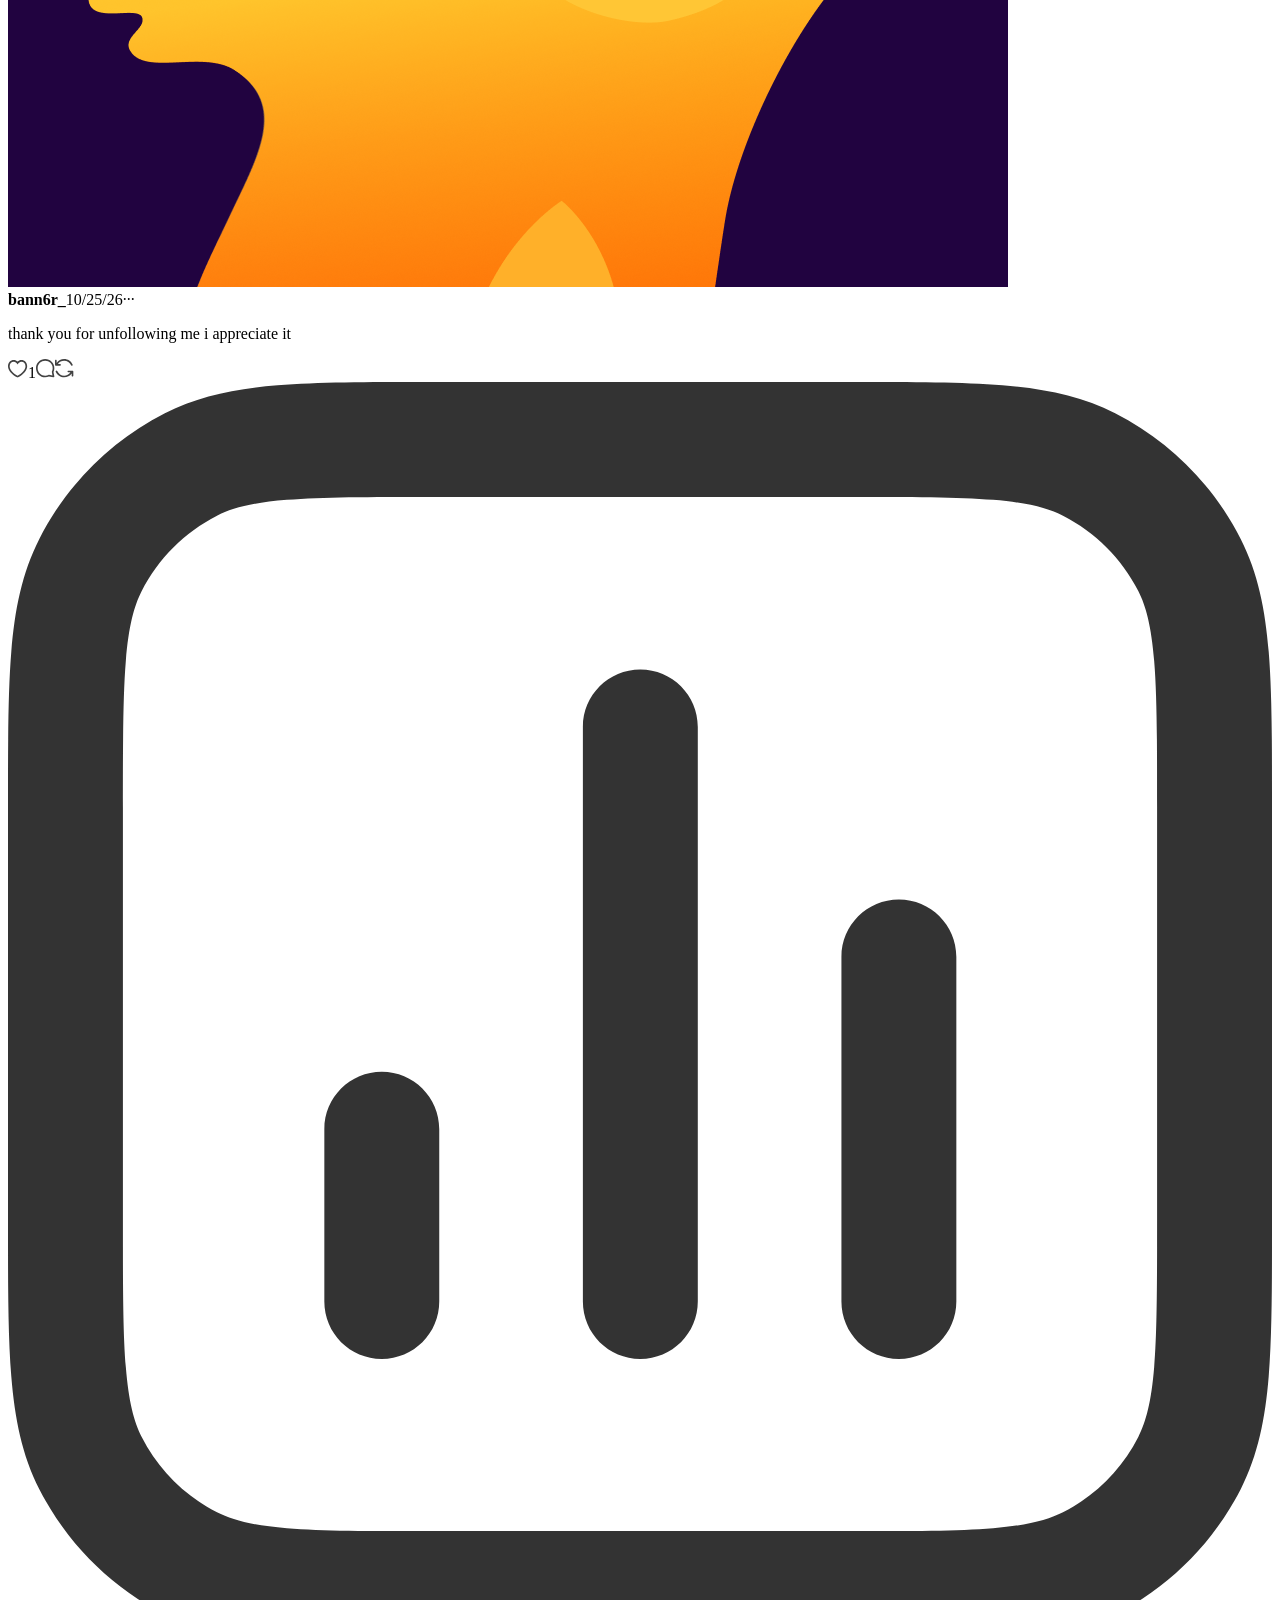
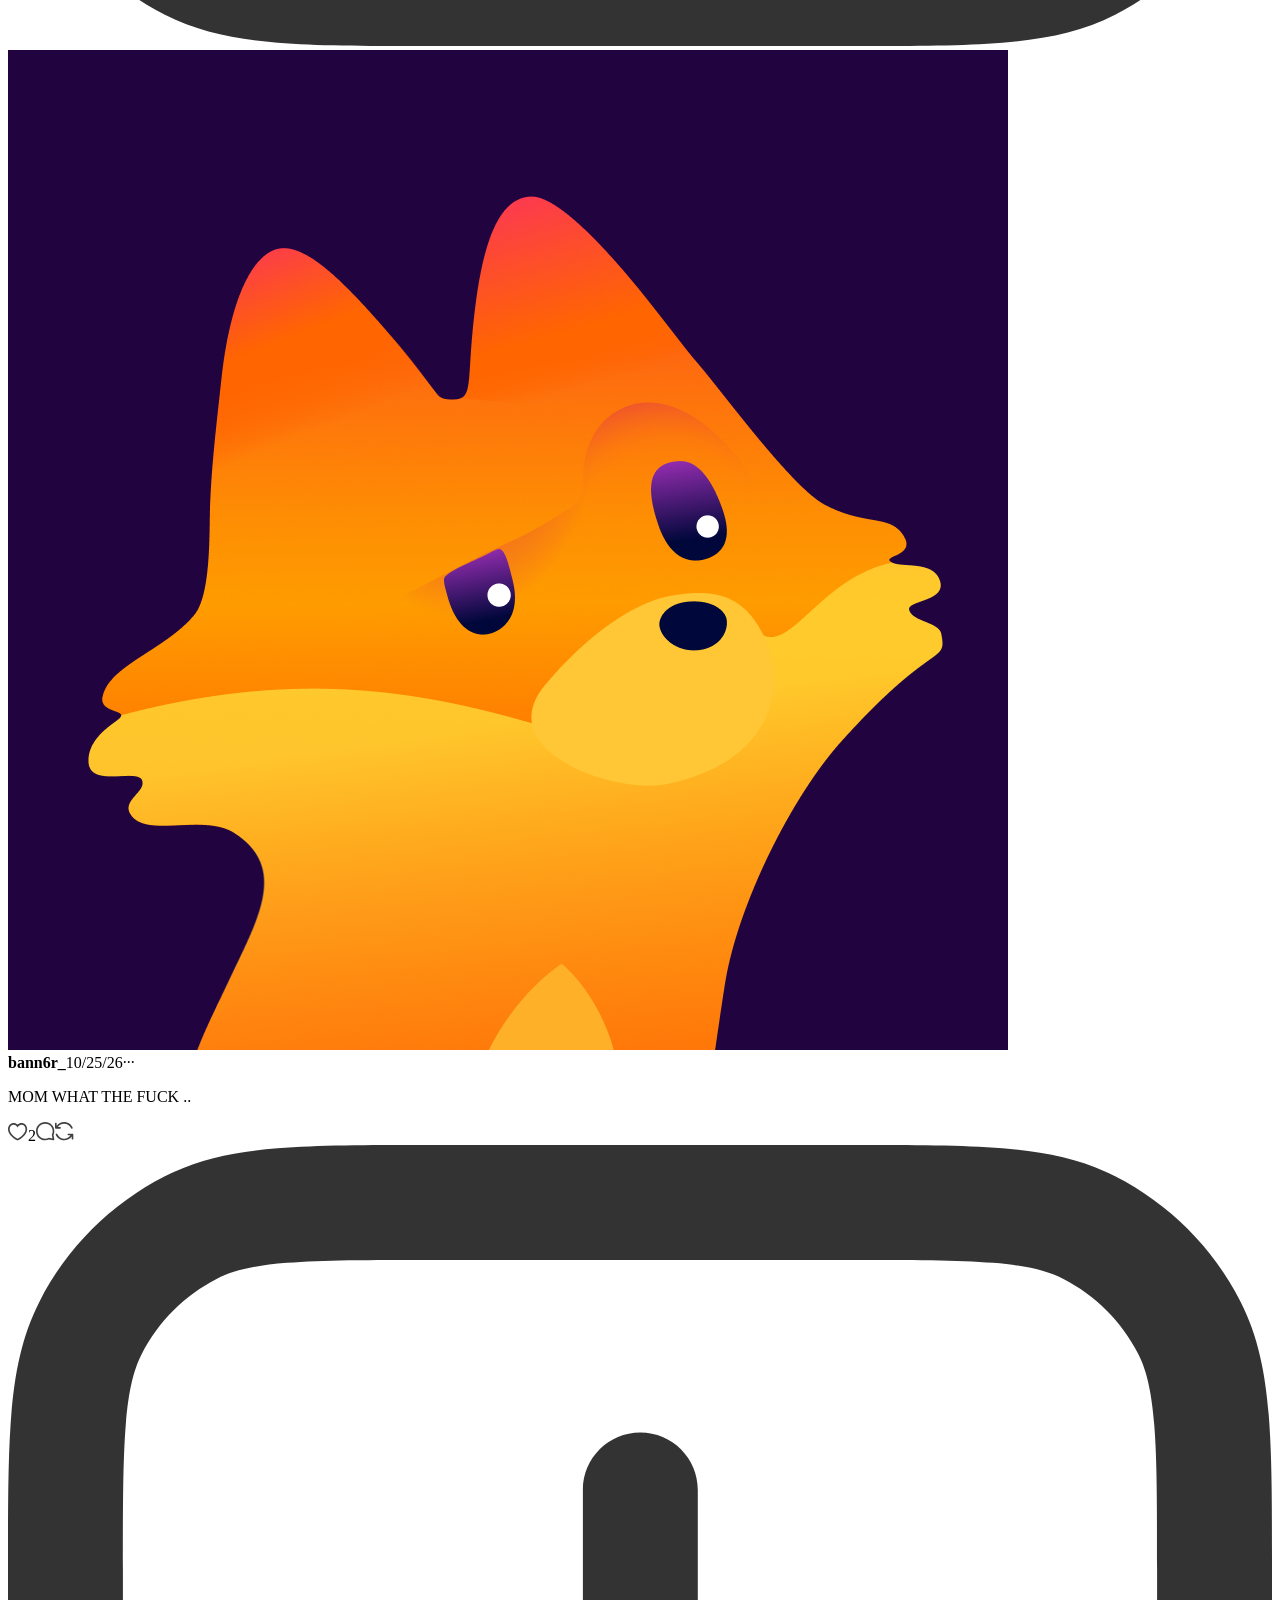
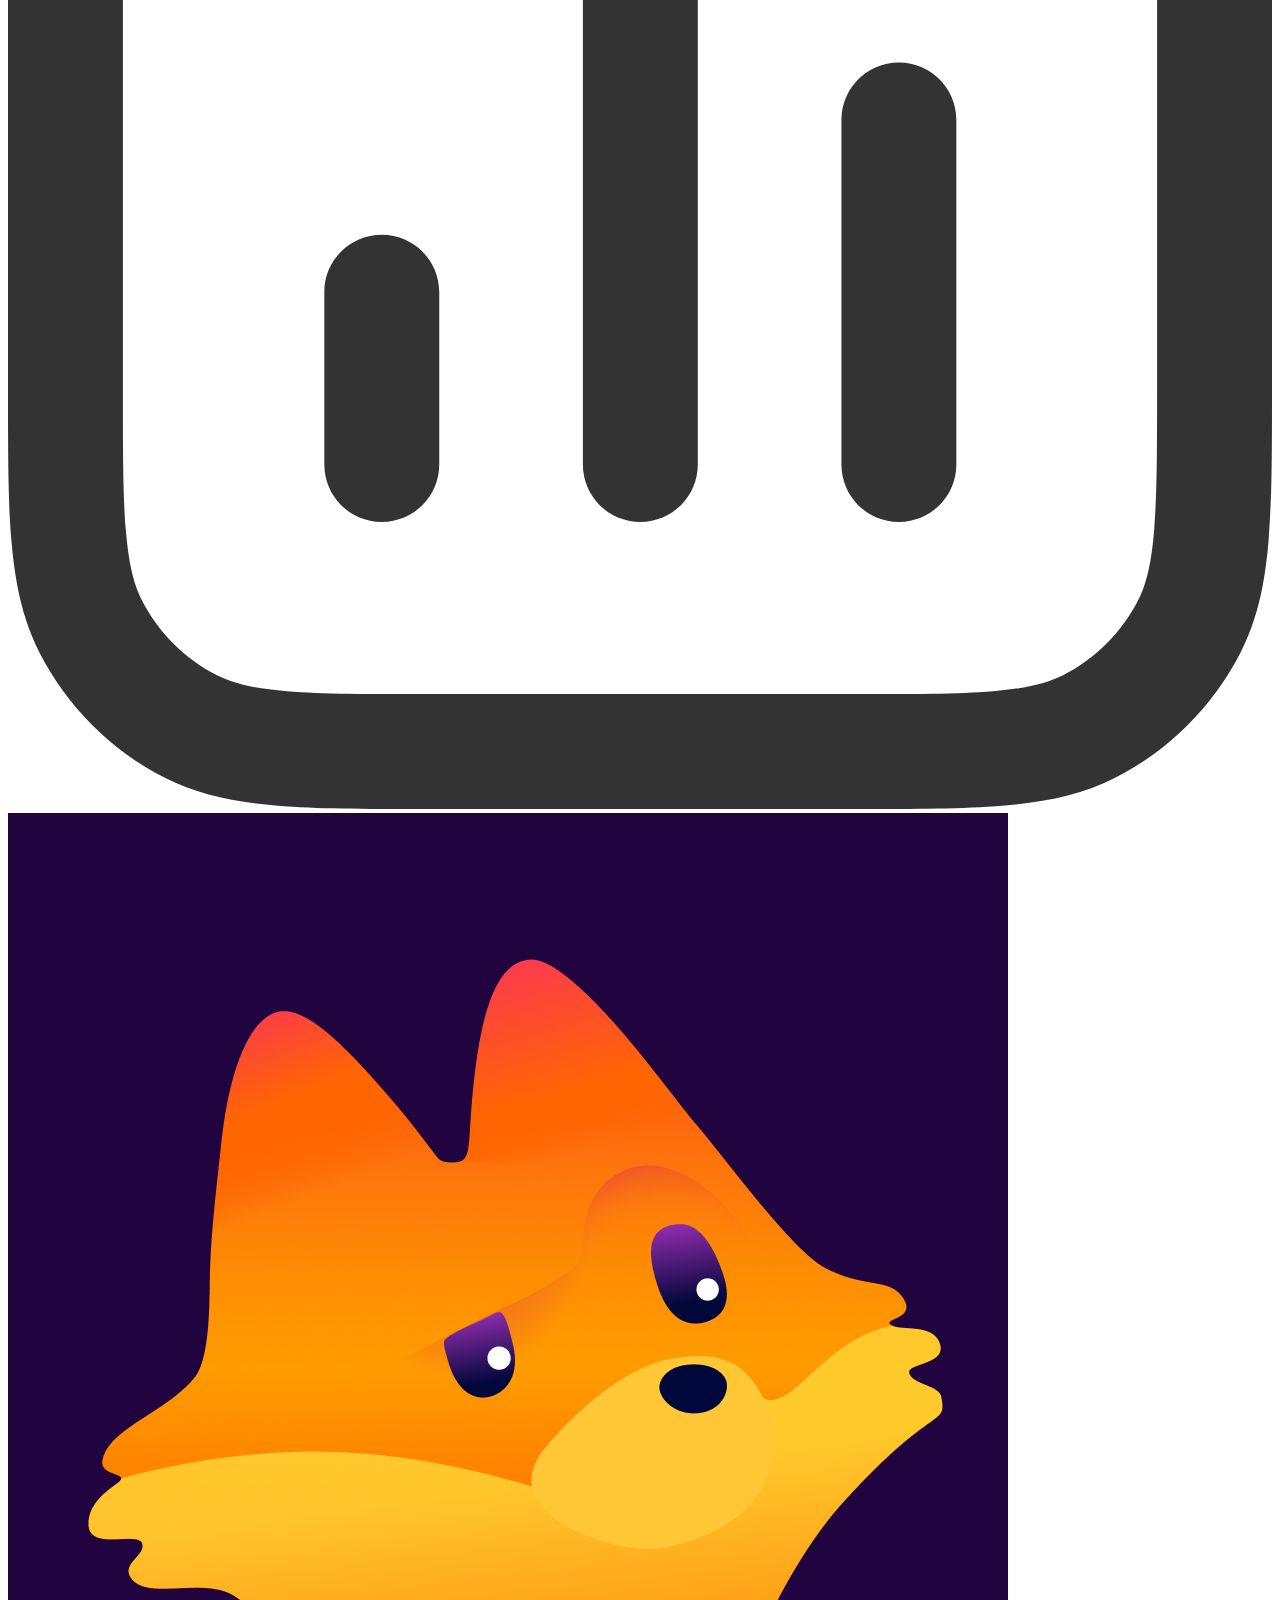
==== commit dad97ded: "Rebuild clean Threads archive from SingleFile reference" ====
--- a/index.html
+++ b/index.html
@@ -4,54 +4,114 @@
   <meta charset="utf-8">
   <meta name="viewport" content="width=device-width, initial-scale=1">
   <meta name="theme-color" content="#ffffff">
-  <title>Threads archive</title>
+  <title>n6r (@bann6r_) · Threads</title>
   <link rel="preconnect" href="https://fonts.googleapis.com">
   <link rel="preconnect" href="https://fonts.gstatic.com" crossorigin>
-  <link href="https://fonts.googleapis.com/css2?family=Noto+Sans:wght@400;500;600;650;700&display=swap" rel="stylesheet">
-  <link rel="stylesheet" href="loveyall.css">
+  <link href="https://fonts.googleapis.com/css2?family=Noto+Sans:wght@400;500;600;700&display=swap" rel="stylesheet">
   <link rel="stylesheet" href="site.css">
-  <script src="script.js" defer></script>
 </head>
 <body>
-  <main class="replica-layout">
-    <aside class="threads-sidebar" aria-label="Threads navigation">
-      <a class="threads-brand" href="https://www.threads.com/" aria-label="Threads home"><img src="icons/threads_sidebar.svg" alt=""></a>
-      <nav class="threads-nav">
-        <a class="threads-nav-item is-active" href="#archive" aria-current="page"><img class="threads-nav-icon" src="icons/home.svg" alt=""><span>Home</span></a>
-        <a class="threads-nav-item" href="https://www.threads.com/compose"><img class="threads-nav-icon" src="icons/new_thread.svg" alt=""><span>New thread</span></a>
-        <a class="threads-nav-item" href="https://www.threads.com/search"><span class="threads-nav-icon threads-nav-icon-empty" aria-hidden="true"></span><span>Search</span></a>
-        <a class="threads-nav-item" href="https://www.threads.com/direct/inbox"><img class="threads-nav-icon" src="icons/messages.svg" alt=""><span>Messages</span></a>
-        <a class="threads-nav-item" href="https://www.threads.com/activity"><img class="threads-nav-icon" src="icons/activity.svg" alt=""><span>Activity</span></a>
-        <a class="threads-nav-item" href="#profile"><img class="threads-nav-icon" src="icons/profile.svg" alt=""><span>Profile</span></a>
-        <a class="threads-nav-item" href="https://www.threads.com/insights"><img class="threads-nav-icon" src="icons/insights.svg" alt=""><span>Insights</span></a>
-      </nav>
-      <a class="threads-more" href="https://www.threads.com/">More</a>
-    </aside>
-    <section class="profile-column" aria-label="Threads profile archive">
-      <header class="column-header">
-        <div class="column-header-side"><span class="header-mark" aria-hidden="true"><svg viewBox="0 0 24 24" focusable="false"><path d="M14.8 5.2 8 12l6.8 6.8"/></svg></span></div>
-        <div class="column-title" id="column-title">bann6r_</div>
-        <div class="column-header-side column-header-side-right" aria-hidden="true"></div>
-      </header>
-      <div class="column-body">
-        <section class="profile-section" id="profile" aria-label="Profile">
-          <div class="profile-top-row">
-            <div class="profile-identity"><h1 class="profile-displayname" id="profile-displayname">n6r</h1><p class="profile-username" id="profile-username">bann6r_</p></div>
-            <img class="profile-avatar" id="profile-avatar" src="pfp/avatar-placeholder.svg" alt="Profile picture">
+  <aside class="sidebar" aria-label="Main navigation">
+    <a class="brand" href="#" aria-label="Threads"><img src="icons/threads_sidebar.svg" alt=""></a>
+    <nav>
+      <a class="nav-item" href="#"><img src="icons/home.svg" alt=""><span>Home</span></a>
+      <a class="nav-item" href="#"><img src="icons/search.svg" alt=""><span>Search</span></a>
+      <a class="nav-item" href="#"><img src="icons/new_thread.svg" alt=""><span>New thread</span></a>
+      <a class="nav-item" href="#"><img src="icons/messages.svg" alt=""><span>Messages</span></a>
+      <a class="nav-item" href="#"><img src="icons/activity.svg" alt=""><span>Activity</span></a>
+      <a class="nav-item active" href="#profile"><img src="icons/profile.svg" alt=""><span>Profile</span></a>
+      <a class="nav-item" href="#"><img src="icons/insights.svg" alt=""><span>Insights</span></a>
+    </nav>
+    <a class="more" href="#">More <span>···</span></a>
+  </aside>
+
+  <main class="page" id="profile">
+    <header class="profile">
+      <div class="profile-copy">
+        <h1>n6r</h1>
+        <div class="username">bann6r_</div>
+        <p class="bio">13 🇻🇳️<br>mdnis do not interact<br>130+ wpm speedtypist!<br>he/they 🫩️</p>
+        <a class="bsky" href="https://bsky.app/profile/bann6r.github.io"><img src="icons/bsky.svg" alt=""> bsky.app/profile/bann6r.github.io</a>
+        <div class="followers"><strong>4</strong> followers</div>
+      </div>
+      <img class="avatar" src="pfp/firefox.png" alt="bann6r_'s profile picture">
+    </header>
+    <div class="profile-actions">
+      <button type="button">Follow</button>
+      <button type="button" class="secondary">Mention</button>
+    </div>
+
+    <div class="tabs" role="tablist" aria-label="Profile content">
+      <a class="selected" href="#threads">Threads</a>
+      <a href="#threads">Replies</a>
+      <a href="#threads">Media</a>
+      <a href="#threads">Reposts</a>
+    </div>
+
+    <section class="posts" id="threads" aria-label="Threads">
+      <article class="post">
+        <img class="post-avatar" src="pfp/firefox.png" alt="">
+        <div class="post-main">
+          <div class="post-head"><strong>bann6r_</strong><time datetime="2026-10-30">10/30/26</time><span class="post-menu">···</span></div>
+          <p>installing freebsd</p>
+          <img class="post-media" src="freebsd.jpg" alt="FreeBSD">
+          <div class="post-actions">
+            <span><img src="icons/love.svg" alt="">33</span>
+            <span><img src="icons/comment.svg" alt="">16</span>
+            <span><img src="icons/repost.svg" alt=""></span>
+            <span><img src="icons/views.svg" alt=""></span>
           </div>
-          <p class="profile-bio" id="profile-bio">Loading profile…</p>
-          <div class="profile-footer"><span class="profile-followers" id="profile-followers">4 followers</span><a class="profile-follow-button" id="profile-follow-button" href="#" target="_blank" rel="noopener noreferrer">Follow</a></div>
-        </section>
-        <section class="archive-region" aria-label="Posts"><div id="archive" aria-live="polite"><p class="archive-loading">Loading posts…</p></div></section>
-      </div>
+        </div>
+      </article>
+
+      <article class="post">
+        <img class="post-avatar" src="pfp/firefox.png" alt="">
+        <div class="post-main">
+          <div class="post-head"><strong>bann6r_</strong><time datetime="2026-10-28">10/28/26</time><span class="post-menu">···</span></div>
+          <p>to my little sister now before you go thinking men are trash and women are superior when you were in your mom's womb i once requested her to drink the abortion pill im not a misogynist because i your gender aint even revealed at that time</p>
+          <div class="post-actions"><span><img src="icons/love.svg" alt="">2</span><span><img src="icons/comment.svg" alt=""></span><span><img src="icons/repost.svg" alt=""></span><span><img src="icons/views.svg" alt=""></span></div>
+        </div>
+      </article>
+
+      <article class="post">
+        <img class="post-avatar" src="pfp/firefox.png" alt="">
+        <div class="post-main">
+          <div class="post-head"><strong>bann6r_</strong><time datetime="2026-10-25">10/25/26</time><span class="post-menu">···</span></div>
+          <p>thank you for unfollowing me i appreciate it</p>
+          <div class="post-actions"><span><img src="icons/love.svg" alt="">1</span><span><img src="icons/comment.svg" alt=""></span><span><img src="icons/repost.svg" alt=""></span><span><img src="icons/views.svg" alt=""></span></div>
+        </div>
+      </article>
+
+      <article class="post">
+        <img class="post-avatar" src="pfp/firefox.png" alt="">
+        <div class="post-main">
+          <div class="post-head"><strong>bann6r_</strong><time datetime="2026-10-25">10/25/26</time><span class="post-menu">···</span></div>
+          <p>MOM WHAT THE FUCK ..</p>
+          <div class="post-actions"><span><img src="icons/love.svg" alt="">2</span><span><img src="icons/comment.svg" alt=""></span><span><img src="icons/repost.svg" alt=""></span><span><img src="icons/views.svg" alt=""></span></div>
+        </div>
+      </article>
+
+      <article class="post">
+        <img class="post-avatar" src="pfp/firefox.png" alt="">
+        <div class="post-main">
+          <div class="post-head"><strong>bann6r_</strong><time datetime="2026-10-23">10/23/26</time><span class="post-menu">···</span></div>
+          <p>(almost) no one fucking knows that --&gt; 🫯🫯🫯🫯 &lt;-- this emoji exists</p>
+          <div class="post-actions"><span><img src="icons/love.svg" alt=""></span><span><img src="icons/comment.svg" alt=""></span><span><img src="icons/repost.svg" alt=""></span><span><img src="icons/views.svg" alt=""></span></div>
+        </div>
+      </article>
     </section>
-    <aside class="warning-sidebar" aria-label="Archive notice">
-      <section class="warning-card">
-        <div class="warning-card-heading"><img class="warning-icon" src="icons/warning.svg" alt="" aria-hidden="true"><h2>Warning</h2></div>
-        <p>This is an independent archive. It is not affiliated with or operated by Threads.</p>
-        <p>Posts and profile details are displayed from the local archive files and may not reflect the current account.</p>
-      </section>
-    </aside>
+    <footer class="archive-note">Independent archive · Not affiliated with Threads</footer>
   </main>
+  <aside class="right-rail">
+    <div class="login-card">
+      <h2>Log in to see more from bann6r_.</h2>
+      <button type="button" class="login-primary">Log in</button>
+      <button type="button" class="login-secondary">Log in or sign up for Threads</button>
+      <p>See what people are talking about and join the conversation.</p>
+      <button type="button" class="instagram">Continue with Instagram</button>
+      <a href="#">Log in with username instead</a>
+    </div>
+    <div class="legal">© 2026 Threads<br><a href="#">Terms</a> · <a href="#">Privacy Policy</a> · <a href="#">Cookies Policy</a><br><a href="#">Report a problem</a></div>
+  </aside>
 </body>
 </html>
